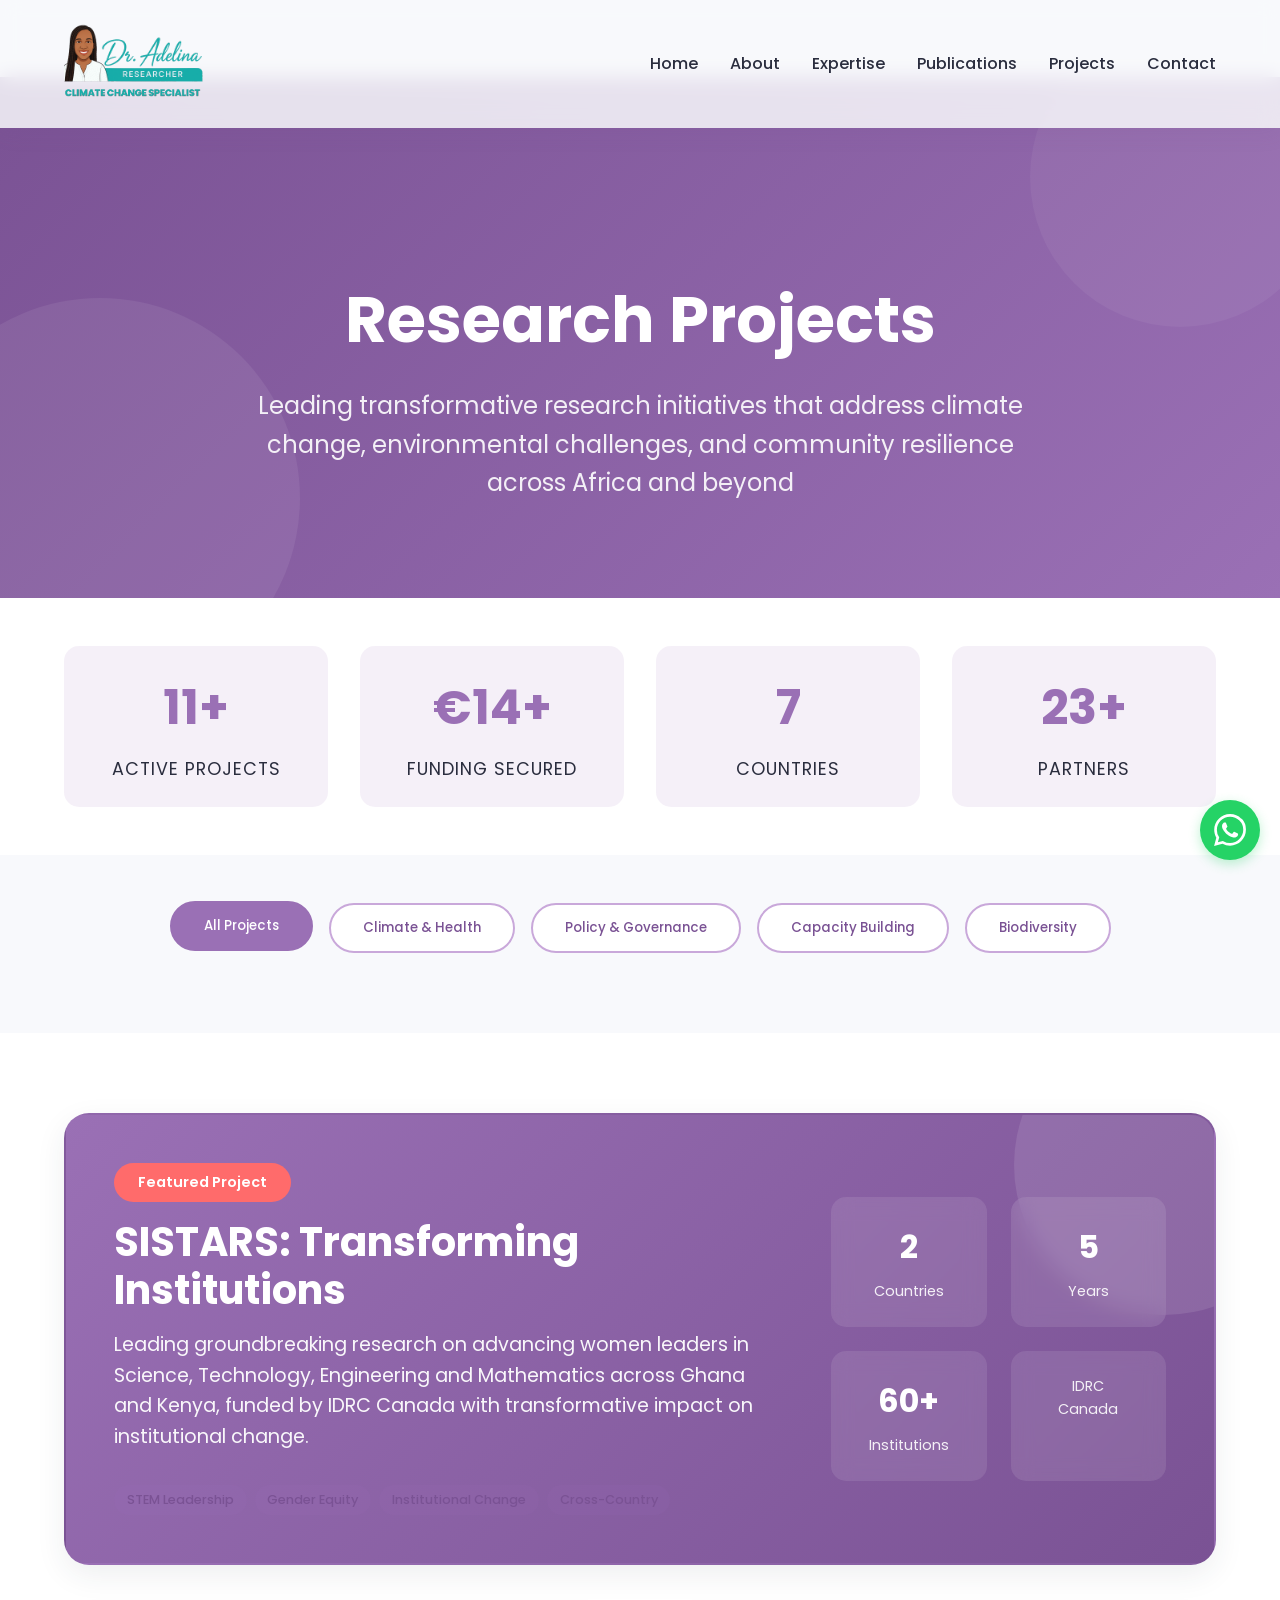
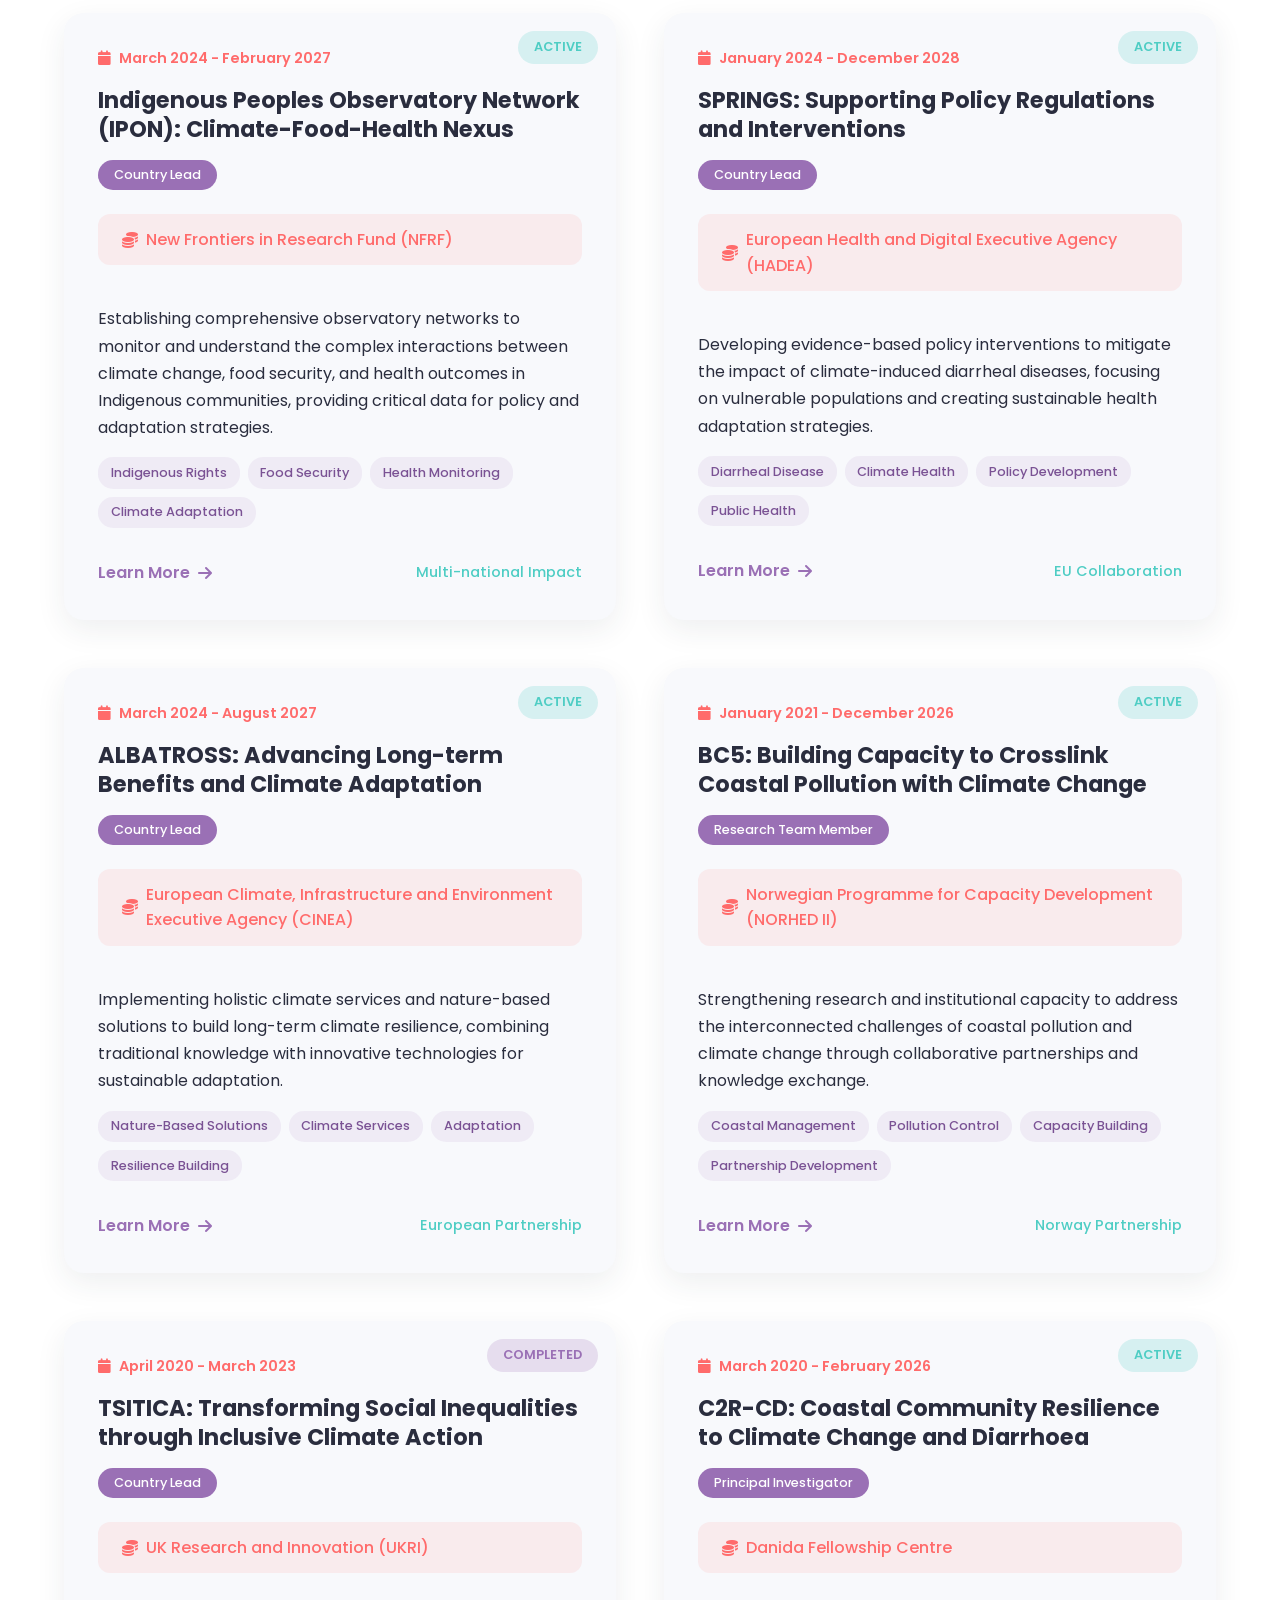
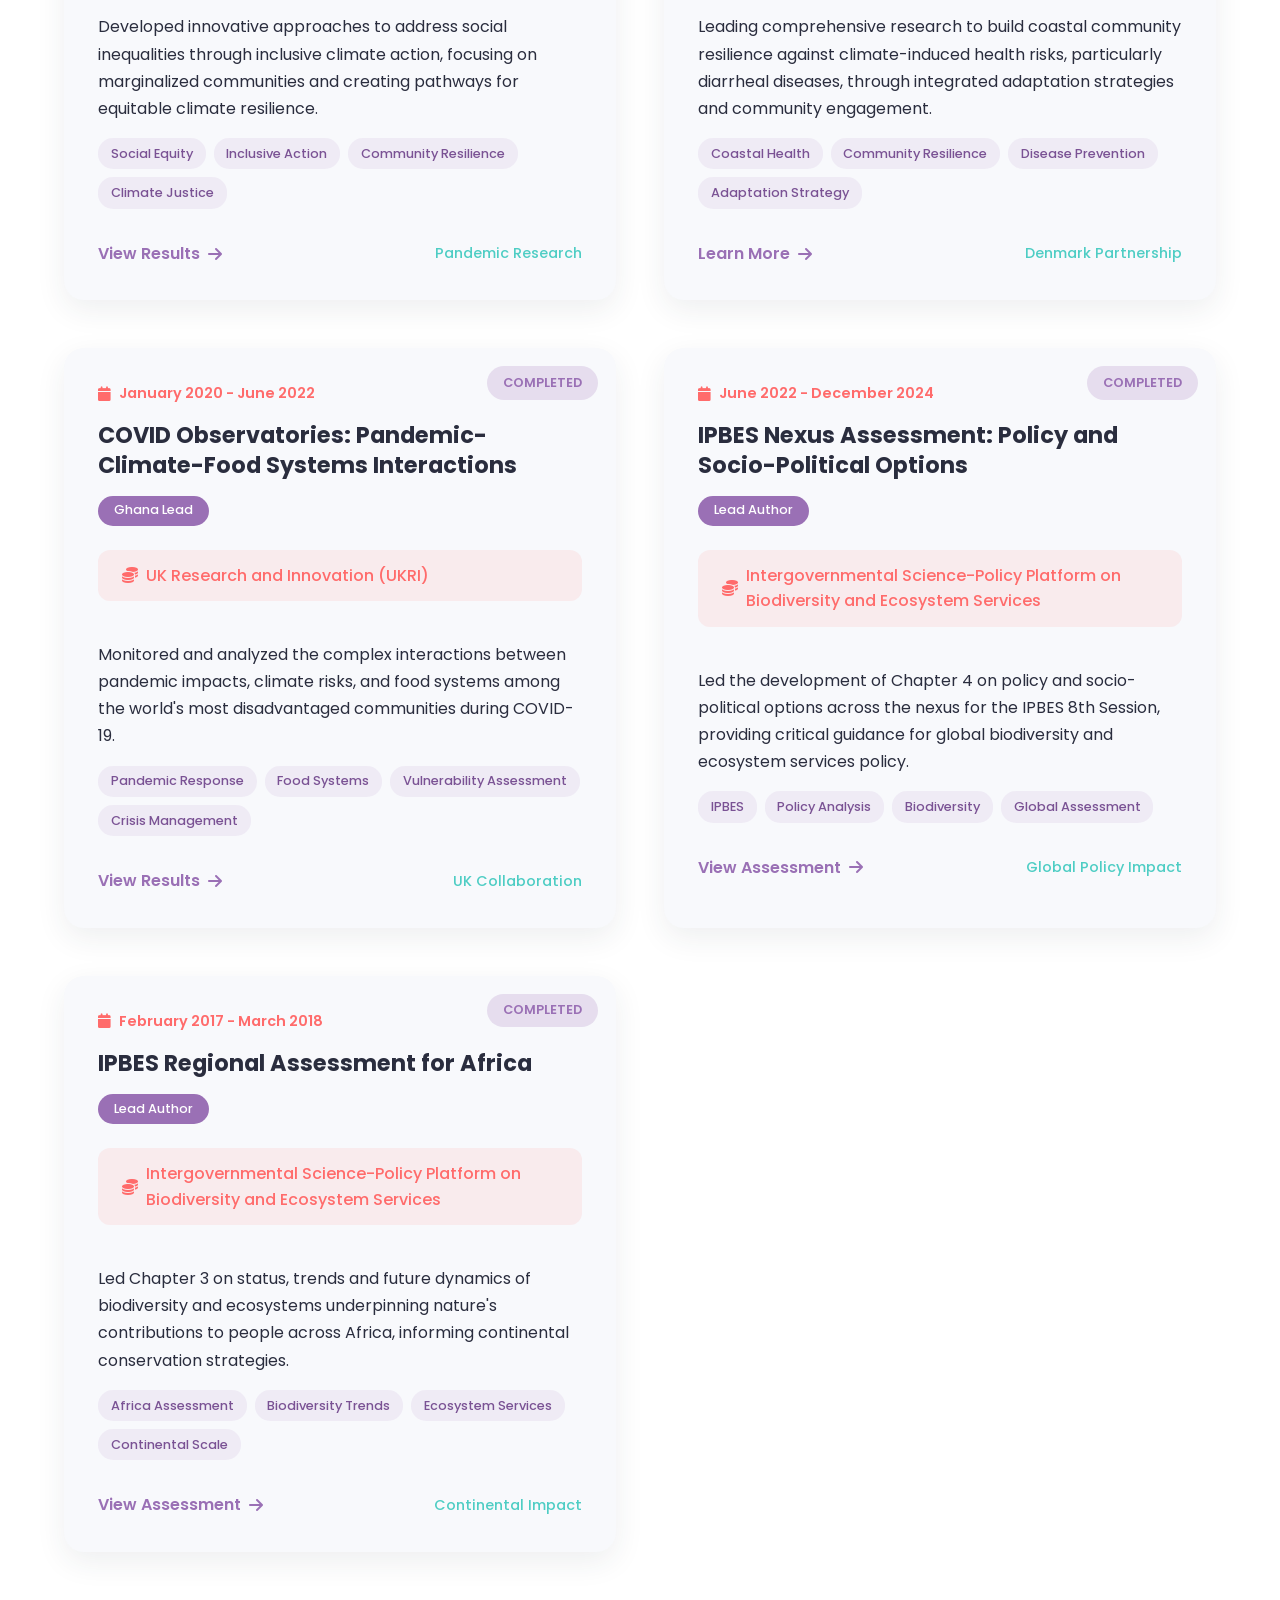
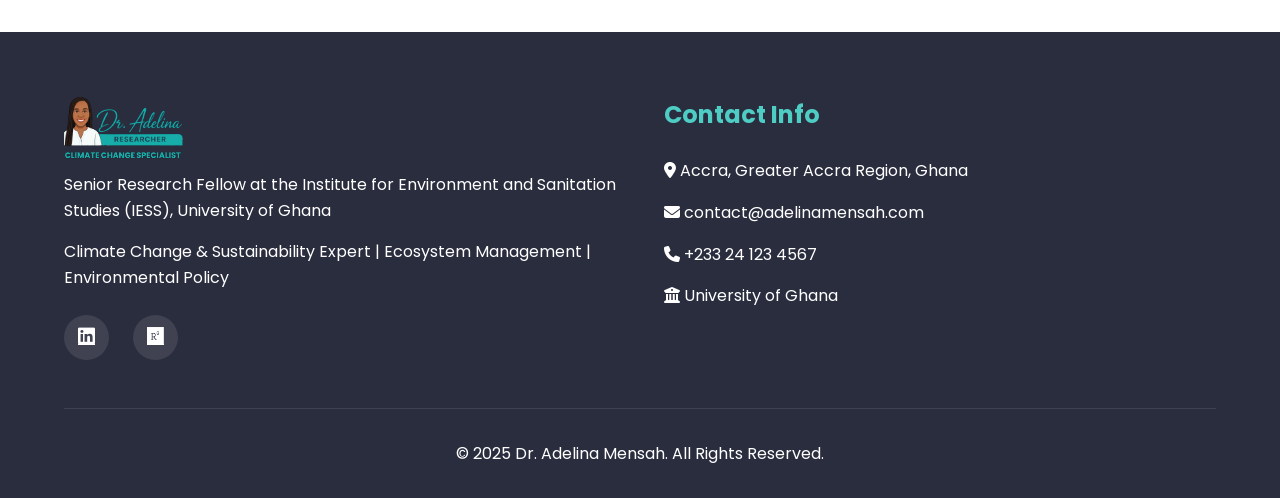
==== proj.html @ e78736b1 "all" ====
<!DOCTYPE html>
<html lang="en">
<head>
    <meta charset="UTF-8">
    <meta name="viewport" content="width=device-width, initial-scale=1.0">
    <title>Dr. Adelina Mensah | Publications</title>
    <link rel="preconnect" href="https://fonts.googleapis.com">
    <link rel="preconnect" href="https://fonts.gstatic.com" crossorigin>
    <link href="https://fonts.googleapis.com/css2?family=Poppins:wght@300;400;500;600;700&display=swap" rel="stylesheet">
    <link rel="stylesheet" href="https://cdnjs.cloudflare.com/ajax/libs/font-awesome/6.4.0/css/all.min.css">
    <script src="https://cdn.jsdelivr.net/npm/typed.js@2.0.12"></script>
      <link rel="stylesheet" href="css/whatsapx.css">
        <link rel="stylesheet" href="css/gallerryy.css" />
        <link rel="icon" type="image/svg+xml" href="img/logo.svg">
    <style>
        :root {
            --primary: #9a70b5;
            --primary-dark: #7a5294;
            --primary-light: #c9a8da;
            --secondary: #4ecdc4;
            --dark: #2a2d3e;
            --light: #f8f9fc;
            --accent: #ff6b6b;
            --transition: all 0.5s cubic-bezier(0.175, 0.885, 0.32, 1.275);
        }


        .scholar-profile {
            max-width: 1200px;
            margin: 30px auto;
            background: white;
            border-radius: 20px;
            box-shadow: 0 15px 50px rgba(42, 45, 62, 0.15);
            overflow: hidden;
        }

        /* Profile Header */
        .profile-header {
            background: linear-gradient(135deg, var(--primary-dark) 0%, var(--primary) 100%);
            color: white;
            padding: 40px;
            display: flex;
            flex-wrap: wrap;
            gap: 30px;
            position: relative;
            overflow: hidden;
        }

        .profile-header::before {
            content: "";
            position: absolute;
            top: -50px;
            right: -50px;
            width: 200px;
            height: 200px;
            background: rgba(255, 255, 255, 0.05);
            border-radius: 50%;
        }

        .profile-header::after {
            content: "";
            position: absolute;
            bottom: -80px;
            left: -80px;
            width: 250px;
            height: 250px;
            background: rgba(255, 255, 255, 0.07);
            border-radius: 50%;
        }

        .researcher-info {
            flex: 1;
            min-width: 300px;
            display: flex;
            gap: 25px;
            align-items: center;
            z-index: 2;
        }

        .avatar-container {
            position: relative;
            border-radius: 50%;
            background: white;
            padding: 5px;
            box-shadow: 0 8px 25px rgba(42, 45, 62, 0.25);
        }

        .avatar-placeholder {
            width: 130px;
            height: 130px;
            background: linear-gradient(135deg, var(--secondary) 0%, var(--primary-light) 100%);
            border-radius: 50%;
            display: flex;
            align-items: center;
            justify-content: center;
            color: white;
            font-size: 52px;
        }

        .researcher-info h1 {
            font-size: 36px;
            font-weight: 700;
            margin: 0 0 8px 0;
            text-shadow: 0 2px 10px rgba(0, 0, 0, 0.15);
        }

        .affiliation {
            font-size: 18px;
            color: rgba(255, 255, 255, 0.9);
            margin: 0 0 8px 0;
            font-weight: 400;
        }

        .research-fields {
            font-size: 16px;
            color: var(--light);
            background: rgba(255, 255, 255, 0.15);
            padding: 8px 20px;
            border-radius: 30px;
            display: inline-block;
            margin: 10px 0 0 0;
            backdrop-filter: blur(5px);
            border: 1px solid rgba(255, 255, 255, 0.2);
        }

        .metrics-container {
            display: flex;
            gap: 20px;
            flex-wrap: wrap;
            min-width: 300px;
            z-index: 2;
        }

        .metric-card {
            flex: 1;
            min-width: 130px;
            background: rgba(255, 255, 255, 0.15);
            border-radius: 16px;
            padding: 20px;
            text-align: center;
            transition: var(--transition);
            backdrop-filter: blur(10px);
            border: 1px solid rgba(255, 255, 255, 0.2);
        }

        .metric-card:hover {
            transform: translateY(-5px);
            background: rgba(255, 255, 255, 0.25);
        }

        .metric-icon {
            width: 50px;
            height: 50px;
            background: rgba(255, 255, 255, 0.2);
            border-radius: 50%;
            display: flex;
            align-items: center;
            justify-content: center;
            margin: 0 auto 15px;
            color: white;
            font-size: 20px;
        }

        .metric-value {
            font-size: 32px;
            font-weight: 700;
            color: white;
            margin-bottom: 5px;
            text-shadow: 0 2px 5px rgba(0, 0, 0, 0.2);
        }

        .metric-label {
            font-size: 14px;
            color: rgba(255, 255, 255, 0.85);
            text-transform: uppercase;
            letter-spacing: 1px;
        }

        /* Publication Charts */
        .publication-charts {
            display: flex;
            gap: 30px;
            padding: 40px;
            background: var(--light);
        }

        .chart-container {
            flex: 1;
            min-width: 300px;
            background: white;
            border-radius: 18px;
            padding: 25px;
            box-shadow: 0 8px 25px rgba(42, 45, 62, 0.08);
            transition: var(--transition);
        }

        .chart-container:hover {
            transform: translateY(-5px);
            box-shadow: 0 12px 35px rgba(42, 45, 62, 0.15);
        }

        .chart-container h2 {
            margin-top: 0;
            font-size: 22px;
            color: var(--dark);
            margin-bottom: 25px;
            font-weight: 600;
            position: relative;
            padding-bottom: 10px;
        }

        .chart-container h2::after {
            content: "";
            position: absolute;
            bottom: 0;
            left: 0;
            width: 60px;
            height: 4px;
            background: var(--secondary);
            border-radius: 2px;
        }

        .chart {
            height: 250px;
            background: var(--light);
            border-radius: 12px;
            position: relative;
            overflow: hidden;
            display: flex;
            align-items: flex-end;
            justify-content: space-around;
            padding: 0 20px;
        }

        .chart-bar {
            width: 40px;
            background: linear-gradient(to top, var(--primary), var(--primary-light));
            border-radius: 6px 6px 0 0;
            position: relative;
            transition: height 0.8s cubic-bezier(0.175, 0.885, 0.32, 1.275);
        }

        .chart-bar:hover {
            opacity: 0.9;
            transform: scale(1.05);
        }

        .chart-bar::after {
            content: attr(data-year);
            position: absolute;
            bottom: -25px;
            left: 50%;
            transform: translateX(-50%);
            font-size: 12px;
            color: var(--dark);
            font-weight: 500;
        }

        .chart-value {
            position: absolute;
            top: -25px;
            left: 50%;
            transform: translateX(-50%);
            font-size: 12px;
            font-weight: 700;
            color: var(--dark);
        }

        /* Publications Filter */
        .publications-section {
            padding: 40px;
            background: white;
        }

        .publications-section h2 {
            font-size: 28px;
            color: var(--dark);
            margin-bottom: 25px;
            font-weight: 700;
        }

        .filter-controls {
            display: flex;
            gap: 15px;
            flex-wrap: wrap;
            margin-bottom: 30px;
        }

        .filter-option {
            padding: 10px 25px;
            background: var(--light);
            border-radius: 30px;
            font-size: 15px;
            cursor: pointer;
            transition: var(--transition);
            border: 2px solid var(--light);
            font-weight: 500;
        }

        .filter-option.active, .filter-option:hover {
            background: var(--primary);
            color: white;
            border-color: var(--primary);
        }

        .journal-select {
            margin-left: auto;
            padding: 10px 20px;
            border-radius: 30px;
            border: 2px solid var(--light);
            background: white;
            font-family: 'Poppins', sans-serif;
            font-size: 15px;
            color: var(--dark);
            font-weight: 500;
            min-width: 200px;
            transition: var(--transition);
        }

        .journal-select:hover {
            border-color: var(--primary-light);
        }

        .journal-select:focus {
            outline: none;
            border-color: var(--primary);
            box-shadow: 0 0 0 3px rgba(154, 112, 181, 0.2);
        }

        .publications-list {
            display: grid;
            grid-template-columns: repeat(auto-fill, minmax(500px, 1fr));
            gap: 25px;
        }

        .publication-card {
            background: var(--light);
            border-radius: 18px;
            padding: 25px;
            box-shadow: 0 5px 20px rgba(42, 45, 62, 0.08);
            border: 2px solid transparent;
            transition: var(--transition);
            position: relative;
            overflow: hidden;
        }

        .publication-card::before {
            content: "";
            position: absolute;
            top: 0;
            left: 0;
            width: 6px;
            height: 100%;
            background: var(--secondary);
        }

        .publication-card:hover {
            transform: translateY(-7px);
            box-shadow: 0 15px 35px rgba(42, 45, 62, 0.15);
            border-color: rgba(154, 112, 181, 0.2);
        }

        .pub-header {
            display: flex;
            justify-content: space-between;
            margin-bottom: 15px;
            flex-wrap: wrap;
            gap: 10px;
        }

        .pub-badge {
            background: linear-gradient(to right, var(--accent), #ff9a9e);
            color: white;
            padding: 6px 15px;
            border-radius: 20px;
            font-size: 13px;
            font-weight: 600;
        }

        .pub-metrics {
            display: flex;
            gap: 15px;
            font-size: 14px;
            color: var(--primary-dark);
            font-weight: 500;
        }

        .citation-count {
            color: var(--accent);
            font-weight: 700;
        }

        .pub-title {
            font-size: 20px;
            margin: 0 0 10px 0;
            color: var(--dark);
            line-height: 1.4;
            font-weight: 600;
        }

        .pub-authors {
            color: var(--primary);
            margin: 0 0 8px 0;
            font-size: 16px;
        }

        .pub-journal {
            color: var(--secondary);
            font-weight: 500;
            margin: 0 0 20px 0;
            font-size: 15px;
        }

        .pub-actions {
            display: flex;
            justify-content: space-between;
            align-items: center;
            flex-wrap: wrap;
            gap: 15px;
        }

        .abstract-toggle {
            background: transparent;
            border: none;
            color: var(--primary);
            font-weight: 600;
            cursor: pointer;
            display: flex;
            align-items: center;
            gap: 8px;
            padding: 8px 0;
            font-size: 15px;
            transition: var(--transition);
        }

        .abstract-toggle:hover {
            color: var(--primary-dark);
        }

        .action-icons {
            display: flex;
            gap: 15px;
        }

        .action-icons a {
            color: var(--primary-light);
            font-size: 18px;
            transition: var(--transition);
            width: 40px;
            height: 40px;
            border-radius: 50%;
            display: flex;
            align-items: center;
            justify-content: center;
            background: rgba(154, 112, 181, 0.1);
        }

        .action-icons a:hover {
            color: white;
            background: var(--primary);
            transform: translateY(-3px);
        }

        .pub-abstract {
            max-height: 0;
            overflow: hidden;
            transition: max-height 0.7s cubic-bezier(0.175, 0.885, 0.32, 1.275);
            color: var(--dark);
            line-height: 1.7;
            padding: 0 20px;
            font-size: 15px;
        }

        .pub-abstract.expanded {
            max-height: 500px;
            padding: 20px;
            background: white;
            border-radius: 12px;
            margin-top: 20px;
            box-shadow: inset 0 0 15px rgba(0, 0, 0, 0.05);
        }

        /* Coauthors Section */
        .coauthors-section {
            padding: 40px;
            background: linear-gradient(135deg, var(--light) 0%, #eef2f7 100%);
        }

        .coauthors-section h2 {
            font-size: 28px;
            color: var(--dark);
            margin-bottom: 30px;
            font-weight: 700;
        }

        .coauthors-container {
            display: flex;
            gap: 25px;
            flex-wrap: wrap;
        }

        .coauthor {
            flex: 1;
            min-width: 250px;
            display: flex;
            gap: 20px;
            align-items: center;
            background: white;
            padding: 20px;
            border-radius: 18px;
            transition: var(--transition);
            box-shadow: 0 8px 25px rgba(42, 45, 62, 0.08);
            border: 2px solid transparent;
        }

        .coauthor:hover {
            transform: translateY(-7px);
            box-shadow: 0 15px 35px rgba(42, 45, 62, 0.15);
            border-color: rgba(154, 112, 181, 0.2);
        }

        .coauthor-avatar {
            width: 60px;
            height: 60px;
            background: linear-gradient(135deg, var(--secondary) 0%, var(--primary-light) 100%);
            border-radius: 50%;
            display: flex;
            align-items: center;
            justify-content: center;
            color: white;
            font-size: 24px;
            flex-shrink: 0;
        }

        .coauthor-name {
            font-weight: 700;
            color: var(--dark);
            margin-bottom: 5px;
            font-size: 18px;
        }

        .coauthor-pubs {
            font-size: 15px;
            color: var(--primary-dark);
            font-weight: 500;
        }

        /* Profile Links Section */
        .profile-links {
            padding: 40px;
            background: white;
            border-top: 1px solid #eee;
        }

        .profile-links h2 {
            font-size: 28px;
            color: var(--dark);
            margin-bottom: 30px;
            font-weight: 700;
        }

        .links-container {
            display: flex;
            gap: 20px;
            flex-wrap: wrap;
        }

        .profile-link {
            flex: 1;
            min-width: 300px;
            display: flex;
            align-items: center;
            gap: 15px;
            padding: 20px;
            background: var(--light);
            border-radius: 18px;
            text-decoration: none;
            color: var(--dark);
            transition: var(--transition);
            border: 2px solid transparent;
        }

        .profile-link:hover {
            transform: translateY(-5px);
            box-shadow: 0 10px 30px rgba(42, 45, 62, 0.1);
            border-color: var(--primary-light);
        }

        .link-icon {
            width: 60px;
            height: 60px;
            background: linear-gradient(135deg, var(--primary) 0%, var(--primary-dark) 100%);
            border-radius: 50%;
            display: flex;
            align-items: center;
            justify-content: center;
            color: white;
            font-size: 24px;
        }

        .link-text {
            flex: 1;
        }

        .link-title {
            font-weight: 600;
            margin-bottom: 5px;
            color: var(--primary-dark);
        }

        .link-url {
            font-size: 14px;
            color: var(--primary);
            word-break: break-all;
        }

        /* Responsive Design */
        @media (max-width: 1100px) {
            .publications-list {
                grid-template-columns: 1fr;
            }
        }

        @media (max-width: 768px) {
            .profile-header {
                flex-direction: column;
                padding: 30px 20px;
            }
            
            .researcher-info {
                flex-direction: column;
                text-align: center;
            }
            
            .metrics-container {
                justify-content: center;
            }
            
            .pub-header {
                flex-direction: column;
            }
            
            .publication-charts {
                flex-direction: column;
                padding: 30px 20px;
            }
            
            .filter-controls {
                flex-direction: column;
            }
            
            .journal-select {
                margin-left: 0;
                width: 100%;
            }
        }
    </style>
    <style>
    
        :root {
            --primary: #9a70b5;
            --primary-dark: #7a5294;
            --primary-light: #c9a8da;
            --secondary: #4ecdc4;
            --dark: #2a2d3e;
            --light: #f8f9fc;
            --accent: #ff6b6b;
            --transition: all 0.5s cubic-bezier(0.175, 0.885, 0.32, 1.275);
        }

        * {
            margin: 0;
            padding: 0;
            box-sizing: border-box;
        }

        body {
            font-family: 'Poppins', sans-serif;
            background-color: var(--light);
            color: var(--dark);
            line-height: 1.6;
            overflow-x: hidden;
        }

        /* Header & Navigation */
        header {
            position: fixed;
            top: 0;
            width: 100%;
            z-index: 1000;
            padding: 1.5rem 5%;
            display: flex;
            justify-content: space-between;
            align-items: center;
            transition: var(--transition);
            backdrop-filter: blur(10px);
            background: rgba(248, 249, 252, 0.85);
            box-shadow: 0 5px 20px rgba(122, 82, 148, 0.1);
        }

        header.scrolled {
            padding: 1rem 5%;
            background: rgba(154, 112, 181, 0.95);
        }

        .logo {
            display: flex;
            align-items: center;
            font-weight: 700;
            color: var(--primary-dark);
            text-decoration: none;
            font-size: 1.8rem;
        }

        .logo span {
            color: var(--secondary);
        }

        header.scrolled .logo {
            color: white;
        }

        nav ul {
            display: flex;
            list-style: none;
        }

        nav ul li {
            margin-left: 2rem;
        }

        nav ul li a {
            text-decoration: none;
            color: var(--dark);
            font-weight: 500;
            position: relative;
            padding: 0.5rem 0;
            transition: var(--transition);
        }

        nav ul li a::after {
            content: '';
            position: absolute;
            bottom: 0;
            left: 0;
            width: 0;
            height: 3px;
            background: var(--primary);
            transition: var(--transition);
            border-radius: 10px;
        }

        nav ul li a:hover::after {
            width: 100%;
        }

        header.scrolled nav ul li a {
            color: white;
        }

        .menu-toggle {
            display: none;
            cursor: pointer;
            font-size: 1.5rem;
            color: var(--primary-dark);
        }

        header.scrolled .menu-toggle {
            color: white;
        }

        /* Enhanced Hero Section with 10 Animation Styles */
        .hero {
            height: 100vh;
        
            position: relative;
            display: flex;
            flex-direction: column;
            overflow: hidden;
        }

        .carousel-container {
            position: relative;
            height: 100%;
            width: 100%;
            overflow: hidden;
        }

        .carousel-slide {
            position: absolute;
            top: 0;
            left: 0;
            width: 100%;
            height: 200%;
            background-size: cover;
            background-position: center;
            opacity: 0;
            transform-origin: center;
            transition: none;
        }

           /* Responsive Design */
        @media (min-width: 1000px) {
           .carousel-slide {
         
            width: 100%;
            height: 180%;
           
        }
        }

        
  .hero-content {
            text-align: center;
            z-index: 2;
            position: relative;
            max-width: 800px;
            padding: 2rem;
        }

        .hero-title {
            font-size: 3.5rem;
            font-weight: 700;
            color: var(--plum-lilac);
            margin-bottom: 1rem;
            opacity: 0;
            animation: slideInUp 1s ease 0.3s forwards;
        }

        .hero-subtitle {
            font-size: 1.5rem;
            color: var(--deep-lilac);
            margin-bottom: 2rem;
            opacity: 0;
            animation: slideInUp 1s ease 0.6s forwards;
        }

        .typing-text {
            font-size: 1.2rem;
            color: var(--plum-lilac);
            margin-bottom: 2rem;
            min-height: 60px;
            opacity: 0;
            animation: slideInUp 1s ease 0.9s forwards;
        }
       

        .typed-container {
            min-height: 60px;
            margin-bottom: 1.5rem;
        }

        .typed-text {
            font-size: 1.5rem;
            color: white;
            font-weight: 400;
            text-shadow: 0 2px 5px rgba(0, 0, 0, 0.2);
        }

        .typed-text span {
            color: var(--secondary);
            font-weight: 600;
        }

        .btn {
            display: inline-block;
            padding: 0.8rem 2rem;
            background: var(--secondary);
            color: white;
            border-radius: 50px;
            text-decoration: none;
            font-weight: 600;
            transition: var(--transition);
            border: none;
            cursor: pointer;
            box-shadow: 0 5px 15px rgba(78, 205, 196, 0.4);
        }

        .btn:hover {
            transform: translateY(-5px);
            box-shadow: 0 8px 20px rgba(78, 205, 196, 0.6);
        }

        .btn-outline {
            background: transparent;
            border: 2px solid white;
            margin-left: 1rem;
        }

        .btn-outline:hover {
            background: white;
            color: var(--primary);
        }

     

.carousel-slide.active {
    opacity: 1;
    display: block;
}

/* Animation Styles */
/* 1. Diagonal Slide */
.slide-1.active {
    animation: diagonalSlideIn 1.2s forwards;
}

@keyframes diagonalSlideIn {
    0% { transform: translate(100%, 100%) rotate(15deg); opacity: 0; }
    100% { transform: translate(0, 0) rotate(0); opacity: 1; }
}

/* 2. Box Puzzle */
.slide-2.active {
    animation: boxPuzzle 1.5s forwards;
}

@keyframes boxPuzzle {
    0% { clip-path: polygon(50% 50%, 50% 50%, 50% 50%, 50% 50%); opacity: 0; }
    100% { clip-path: polygon(0 0, 100% 0, 100% 100%, 0 100%); opacity: 1; }
}

/* 3. Water Splash */
.slide-4.active {
    animation: waterSplash 1.8s forwards;
}

@keyframes waterSplash {
    0% { clip-path: circle(0% at 50% 50%); opacity: 0; filter: blur(20px); }
    70% { filter: blur(0) drop-shadow(0 0 20px rgba(78, 205, 196, 0.6)); }
    100% { clip-path: circle(150% at 50% 50%); opacity: 1; filter: blur(0) drop-shadow(0 0 0 rgba(78, 205, 196, 0)); }
}

/* 4. Cancellation Effect */
.slide-5.active {
    animation: cancellationEffect 1.7s forwards;
}

@keyframes cancellationEffect {
    0% { clip-path: inset(0 100% 0 0); opacity: 0; }
    50% { clip-path: inset(0 0 0 0); opacity: 1; }
    100% { clip-path: inset(0 0 0 0); opacity: 1; }
}

/* 5. Glitch Effect */
.slide-6.active {
    animation: glitchEffect 1.4s forwards;
}

@keyframes glitchEffect {
    0% { clip-path: polygon(0 0, 100% 0, 100% 0, 0 0); opacity: 0; }
    30% { clip-path: polygon(0 20%, 100% 40%, 100% 60%, 0 80%); }
    60% { clip-path: polygon(0 10%, 100% 30%, 100% 70%, 0 90%); }
    100% { clip-path: polygon(0 0, 100% 0, 100% 100%, 0 100%); opacity: 1; }
}

/* 6. Tree Drawing */
.slide-7.active {
    animation: treeDrawing 2s forwards;
}

@keyframes treeDrawing {
    0% { clip-path: polygon(50% 100%, 50% 100%, 50% 100%, 50% 100%); opacity: 0; }
    100% { clip-path: polygon(0 0, 100% 0, 100% 100%, 0 100%); opacity: 1; }
}

/* 7. Blinds Effect */
.slide-8.active {
    animation: blindsEffect 1.6s forwards;
}

@keyframes blindsEffect {
    0% { clip-path: inset(0 0 100% 0); opacity: 0; }
    100% { clip-path: inset(0 0 0 0); opacity: 1; }
}

/* 8. Swirl Effect */
.slide-9.active {
    animation: swirlEffect 1.8s forwards;
}

@keyframes swirlEffect {
    0% { transform: rotate(360deg) scale(0); opacity: 0; }
    100% { transform: rotate(0) scale(1); opacity: 1; }
}

/* 9. Fold Effect */
.slide-10.active {
    animation: foldEffect 1.5s forwards;
}

@keyframes foldEffect {
    0% { transform: perspective(1000px) rotateX(90deg); opacity: 0; }
    100% { transform: perspective(1000px) rotateX(0); opacity: 1; }
}
        /* About Section */
        .section {
            padding: 8rem 5%;
        }

        .section-title {
            text-align: center;
            margin-bottom: 5rem;
        }

        .section-title h2 {
            font-size: 2.8rem;
            color: var(--primary-dark);
            position: relative;
            display: inline-block;
            padding-bottom: 1rem;
        }

        .section-title h2::after {
            content: '';
            position: absolute;
            bottom: 0;
            left: 50%;
            transform: translateX(-50%);
            width: 80px;
            height: 4px;
            background: var(--secondary);
            border-radius: 10px;
        }

        .about-content {
            display: flex;
            gap: 5rem;
            align-items: center;
        }

        .about-image {
            flex: 1;
            position: relative;
            border-radius: 20px;
            overflow: hidden;
            box-shadow: 0 20px 40px rgba(122, 82, 148, 0.3);
            height: 500px;
        }

        .about-image img {
            width: 100%;
            height: 100%;
            object-fit: cover;
            transition: var(--transition);
        }

        .about-image:hover img {
            transform: scale(1.05);
        }

        .about-text {
            flex: 1;
        }

        .about-text h3 {
            font-size: 2.2rem;
            color: var(--primary-dark);
            margin-bottom: 1.5rem;
        }

        .about-text p {
            margin-bottom: 1.5rem;
            font-size: 1.1rem;
        }

        .stats {
            display: grid;
            grid-template-columns: repeat(2, 1fr);
            gap: 2rem;
            margin-top: 2rem;
        }

        .stat-item {
            text-align: center;
            padding: 1.5rem;
            background: rgba(154, 112, 181, 0.1);
            border-radius: 15px;
            transition: var(--transition);
        }

        .stat-item:hover {
            transform: translateY(-10px);
            box-shadow: 0 10px 30px rgba(122, 82, 148, 0.15);
        }

        .stat-item .number {
            font-size: 3rem;
            font-weight: 700;
            color: var(--primary);
            line-height: 1;
            margin-bottom: 0.5rem;
        }

        .stat-item .label {
            font-size: 1.1rem;
            color: var(--dark);
        }

        /* Expertise Section */
        .expertise {
            background: linear-gradient(135deg, rgba(248, 249, 252, 0.9) 0%, rgba(240, 240, 252, 0.9) 100%);
            position: relative;
            overflow: hidden;
        }

        .expertise::before {
            content: '';
            position: absolute;
            top: -200px;
            right: -200px;
            width: 600px;
            height: 600px;
            border-radius: 50%;
            background: radial-gradient(circle, rgba(154, 112, 181, 0.1) 0%, rgba(154, 112, 181, 0) 70%);
        }

        .expertise-grid {
            display: grid;
            grid-template-columns: repeat(auto-fit, minmax(300px, 1fr));
            gap: 3rem;
        }

        .expertise-card {
            background: white;
            border-radius: 20px;
            overflow: hidden;
            box-shadow: 0 10px 30px rgba(122, 82, 148, 0.1);
            transition: var(--transition);
            position: relative;
        }

        .expertise-card:hover {
            transform: translateY(-15px);
            box-shadow: 0 20px 40px rgba(122, 82, 148, 0.2);
        }

        .expertise-icon {
            height: 200px;
            background: linear-gradient(135deg, var(--primary) 0%, var(--primary-dark) 100%);
            display: flex;
            align-items: center;
            justify-content: center;
            font-size: 4rem;
            color: white;
        }

        .expertise-content {
            padding: 2rem;
        }

        .expertise-content h3 {
            color: var(--primary-dark);
            margin-bottom: 1rem;
            font-size: 1.5rem;
        }

        .expertise-content ul {
            list-style: none;
        }

        .expertise-content ul li {
            margin-bottom: 0.8rem;
            padding-left: 1.5rem;
            position: relative;
        }

        .expertise-content ul li::before {
            content: '✓';
            position: absolute;
            left: 0;
            color: var(--secondary);
            font-weight: bold;
        }

        /* Contact Section */
        .contact {
            background: linear-gradient(135deg, var(--primary) 0%, var(--primary-dark) 100%);
            color: white;
            text-align: center;
            padding: 6rem 5%;
        }

        .contact h2 {
            font-size: 2.8rem;
            margin-bottom: 2rem;
        }

        .contact p {
            max-width: 700px;
            margin: 0 auto 3rem;
            font-size: 1.2rem;
        }

        .contact-buttons {
            display: flex;
            justify-content: center;
            gap: 2rem;
            flex-wrap: wrap;
        }

        .contact-btn {
            display: flex;
            align-items: center;
            gap: 1rem;
            padding: 1.2rem 2.5rem;
            background: white;
            color: var(--primary);
            border-radius: 50px;
            text-decoration: none;
            font-weight: 600;
            transition: var(--transition);
            box-shadow: 0 5px 15px rgba(0, 0, 0, 0.2);
        }

        .contact-btn:hover {
            transform: translateY(-5px);
            box-shadow: 0 10px 25px rgba(0, 0, 0, 0.3);
        }

        .contact-btn i {
            font-size: 1.5rem;
        }

        /* Footer */
        footer {
            background: var(--dark);
            color: white;
            padding: 4rem 5% 2rem;
        }

        .footer-content {
            display: flex;
            justify-content: space-between;
            flex-wrap: wrap;
            gap: 3rem;
            margin-bottom: 3rem;
        }

        .footer-col {
            flex: 1;
            min-width: 250px;
        }

        .footer-col h3 {
            color: var(--secondary);
            margin-bottom: 1.5rem;
            font-size: 1.5rem;
        }

        .footer-col p {
            margin-bottom: 1rem;
        }

        .social-links {
            display: flex;
            gap: 1.5rem;
            margin-top: 1.5rem;
        }

        .social-links a {
            display: flex;
            align-items: center;
            justify-content: center;
            width: 45px;
            height: 45px;
            background: rgba(255, 255, 255, 0.1);
            color: white;
            border-radius: 50%;
            transition: var(--transition);
            font-size: 1.2rem;
        }

        .social-links a:hover {
            background: var(--secondary);
            transform: translateY(-5px);
        }

        .copyright {
            text-align: center;
            padding-top: 2rem;
            border-top: 1px solid rgba(255, 255, 255, 0.1);
        }

        /* Responsive Design */
        @media (max-width: 992px) {
            .hero-text h1 {
                font-size: 2.5rem;
            }
            
            .about-content {
                flex-direction: column;
                gap: 3rem;
            }
            
            .about-image {
                width: 100%;
            }
        }

        @media (max-width: 768px) {
            nav {
                position: fixed;
                top: 0;
                right: -100%;
                height: 100vh;
                width: 70%;
                background: var(--primary);
                transition: var(--transition);
                z-index: 1001;
                padding: 6rem 2rem 2rem;
                box-shadow: -5px 0 20px rgba(0, 0, 0, 0.2);
            }
            
            nav.active {
                right: 0;
            }
            
            nav ul {
                flex-direction: column;
            }
            
            nav ul li {
                margin: 1rem 0;
            }
            
            nav ul li a {
                color: white;
                font-size: 1.2rem;
            }
            
            .menu-toggle {
                display: block;
                z-index: 1002;
            }
            
            .hero-text h1 {
                font-size: 2rem;
            }
            
            .typed-text {
                font-size: 1.2rem;
            }
            
            .btn-container {
                display: flex;
                flex-direction: column;
                gap: 1rem;
            }
            
            .btn-outline {
                margin-left: 0;
            }
        }
    </style>
</head>
<body>
    <!-- Header -->
    <header>
       <div id="logo" class="logo">
        <h1><a href="#" class="logo"><img src="img/logo.svg" alt="" title="" /></a></h1>
      </div>
        <div class="menu-toggle" id="menuToggle">
            <i class="fas fa-bars"></i>
        </div>
        <nav id="nav">
            <ul>
                <li><a href="index.html#home">Home</a></li>
                <li><a href="index.html#about">About</a></li>
                <li><a href="index.html#expertise">Expertise</a></li>
                <li><a href="publi.html">Publications</a></li>
                <li><a href="proj.html">Projects</a></li>
                <li><a href="index.html#contact">Contact</a></li>
            </ul>
        </nav>
    </header>
    <br /> <br /> <br /> 
     




<!DOCTYPE html>
<html lang="en">
<head>
    <meta charset="UTF-8">
    <meta name="viewport" content="width=device-width, initial-scale=1.0">
    <title>Dr. Adelina Mensah | Projects</title>
    <link rel="preconnect" href="https://fonts.googleapis.com">
    <link rel="preconnect" href="https://fonts.gstatic.com" crossorigin>
    <link href="https://fonts.googleapis.com/css2?family=Poppins:wght@300;400;500;600;700&display=swap" rel="stylesheet">
    <link rel="stylesheet" href="https://cdnjs.cloudflare.com/ajax/libs/font-awesome/6.4.0/css/all.min.css">
    <style>
        :root {
            --primary: #9a70b5;
            --primary-dark: #7a5294;
            --primary-light: #c9a8da;
            --secondary: #4ecdc4;
            --dark: #2a2d3e;
            --light: #f8f9fc;
            --accent: #ff6b6b;
            --transition: all 0.5s cubic-bezier(0.175, 0.885, 0.32, 1.275);
        }

        * {
            margin: 0;
            padding: 0;
            box-sizing: border-box;
        }

        body {
            font-family: 'Poppins', sans-serif;
            background-color: var(--light);
            color: var(--dark);
            line-height: 1.6;
            overflow-x: hidden;
        }

        /* Header */
        header {
            position: fixed;
            top: 0;
            width: 100%;
            z-index: 1000;
            padding: 1.5rem 5%;
            display: flex;
            justify-content: space-between;
            align-items: center;
            transition: var(--transition);
            backdrop-filter: blur(10px);
            background: rgba(248, 249, 252, 0.85);
            box-shadow: 0 5px 20px rgba(122, 82, 148, 0.1);
        }

        header.scrolled {
            padding: 1rem 5%;
            background: rgba(154, 112, 181, 0.95);
        }

        .logo {
            display: flex;
            align-items: center;
            font-weight: 700;
            color: var(--primary-dark);
            text-decoration: none;
            font-size: 1.8rem;
        }

        header.scrolled .logo {
            color: white;
        }

        nav ul {
            display: flex;
            list-style: none;
        }

        nav ul li {
            margin-left: 2rem;
        }

        nav ul li a {
            text-decoration: none;
            color: var(--dark);
            font-weight: 500;
            position: relative;
            padding: 0.5rem 0;
            transition: var(--transition);
        }

        nav ul li a.active,
        nav ul li a:hover {
            color: var(--primary);
        }

        nav ul li a::after {
            content: '';
            position: absolute;
            bottom: 0;
            left: 0;
            width: 0;
            height: 3px;
            background: var(--primary);
            transition: var(--transition);
            border-radius: 10px;
        }

        nav ul li a.active::after,
        nav ul li a:hover::after {
            width: 100%;
        }

        header.scrolled nav ul li a {
            color: white;
        }

        /* Page Header */
        .page-header {
            background: linear-gradient(135deg, var(--primary-dark) 0%, var(--primary) 100%);
            color: white;
            padding: 12rem 5% 6rem;
            text-align: center;
            position: relative;
            overflow: hidden;
        }

        .page-header::before {
            content: "";
            position: absolute;
            top: -50px;
            right: -50px;
            width: 300px;
            height: 300px;
            background: rgba(255, 255, 255, 0.05);
            border-radius: 50%;
        }

        .page-header::after {
            content: "";
            position: absolute;
            bottom: -100px;
            left: -100px;
            width: 400px;
            height: 400px;
            background: rgba(255, 255, 255, 0.07);
            border-radius: 50%;
        }

        .page-header h1 {
            font-size: 4rem;
            font-weight: 700;
            margin-bottom: 1rem;
            position: relative;
            z-index: 2;
        }

        .page-header p {
            font-size: 1.5rem;
            opacity: 0.9;
            max-width: 800px;
            margin: 0 auto;
            position: relative;
            z-index: 2;
        }

        /* Stats Bar */
        .stats-bar {
            background: white;
            padding: 3rem 5%;
            box-shadow: 0 5px 20px rgba(42, 45, 62, 0.1);
        }

        .stats-container {
            display: flex;
            justify-content: space-around;
            flex-wrap: wrap;
            gap: 2rem;
            max-width: 1200px;
            margin: 0 auto;
        }

        .stat-item {
            text-align: center;
            flex: 1;
            min-width: 150px;
        }

        .stat-number {
            font-size: 3rem;
            font-weight: 700;
            color: var(--primary);
            margin-bottom: 0.5rem;
        }

        .stat-label {
            font-size: 1.1rem;
            color: var(--dark);
            text-transform: uppercase;
            letter-spacing: 1px;
        }

        /* Filter Controls */
        .filter-section {
            background: var(--light);
            padding: 3rem 5%;
            text-align: center;
        }

        .filter-controls {
            display: flex;
            justify-content: center;
            gap: 1rem;
            flex-wrap: wrap;
            margin-bottom: 2rem;
        }

        .filter-btn {
            padding: 0.8rem 2rem;
            background: white;
            border: 2px solid var(--primary-light);
            border-radius: 50px;
            color: var(--primary-dark);
            font-weight: 500;
            cursor: pointer;
            transition: var(--transition);
            font-family: inherit;
        }

        .filter-btn.active,
        .filter-btn:hover {
            background: var(--primary);
            color: white;
            border-color: var(--primary);
            transform: translateY(-2px);
        }

        /* Projects Grid */
        .projects-section {
            padding: 5rem 5%;
            background: white;
        }

        .projects-grid {
            display: grid;
            grid-template-columns: repeat(auto-fill, minmax(450px, 1fr));
            gap: 3rem;
            max-width: 1400px;
            margin: 0 auto;
        }

        .project-card {
            background: var(--light);
            border-radius: 20px;
            overflow: hidden;
            box-shadow: 0 10px 30px rgba(42, 45, 62, 0.08);
            transition: var(--transition);
            position: relative;
            border: 2px solid transparent;
        }

        .project-card:hover {
            transform: translateY(-10px);
            box-shadow: 0 20px 40px rgba(42, 45, 62, 0.15);
            border-color: var(--primary-light);
        }

        .project-header {
            padding: 2rem 2rem 1rem;
            position: relative;
        }

        .project-status {
            position: absolute;
            top: 1rem;
            right: 1rem;
            padding: 0.4rem 1rem;
            border-radius: 20px;
            font-size: 0.8rem;
            font-weight: 600;
            text-transform: uppercase;
        }

        .status-active {
            background: rgba(78, 205, 196, 0.2);
            color: var(--secondary);
        }

        .status-completed {
            background: rgba(154, 112, 181, 0.2);
            color: var(--primary);
        }

        .project-dates {
            font-size: 0.9rem;
            color: var(--accent);
            font-weight: 600;
            margin-bottom: 1rem;
            display: flex;
            align-items: center;
            gap: 0.5rem;
        }

        .project-title {
            font-size: 1.4rem;
            font-weight: 700;
            color: var(--dark);
            margin-bottom: 1rem;
            line-height: 1.3;
        }

        .project-role {
            display: inline-block;
            background: var(--primary);
            color: white;
            padding: 0.3rem 1rem;
            border-radius: 15px;
            font-size: 0.8rem;
            font-weight: 500;
            margin-bottom: 1.5rem;
        }

        .project-funding {
            background: rgba(255, 107, 107, 0.1);
            color: var(--accent);
            padding: 0.8rem 1.5rem;
            border-radius: 12px;
            font-weight: 500;
            margin-bottom: 1.5rem;
            display: flex;
            align-items: center;
            gap: 0.5rem;
        }

        .project-description {
            padding: 0 2rem 2rem;
            color: var(--dark);
            line-height: 1.7;
        }

        .project-tags {
            display: flex;
            flex-wrap: wrap;
            gap: 0.5rem;
            margin-top: 1rem;
        }

        .project-tag {
            background: rgba(154, 112, 181, 0.1);
            color: var(--primary-dark);
            padding: 0.3rem 0.8rem;
            border-radius: 15px;
            font-size: 0.8rem;
            font-weight: 500;
        }

        .project-footer {
            padding: 0 2rem 2rem;
            display: flex;
            justify-content: space-between;
            align-items: center;
            flex-wrap: wrap;
            gap: 1rem;
        }

        .project-link {
            color: var(--primary);
            text-decoration: none;
            font-weight: 600;
            display: flex;
            align-items: center;
            gap: 0.5rem;
            transition: var(--transition);
        }

        .project-link:hover {
            color: var(--primary-dark);
            transform: translateX(3px);
        }

        .project-impact {
            font-size: 0.9rem;
            color: var(--secondary);
            font-weight: 500;
        }

        /* Featured Project */
        .featured-project {
            grid-column: 1 / -1;
            background: linear-gradient(135deg, var(--primary) 0%, var(--primary-dark) 100%);
            color: white;
            padding: 3rem;
            border-radius: 25px;
            position: relative;
            overflow: hidden;
        }

        .featured-project::before {
            content: "";
            position: absolute;
            top: -100px;
            right: -100px;
            width: 300px;
            height: 300px;
            background: rgba(255, 255, 255, 0.1);
            border-radius: 50%;
        }

        .featured-content {
            position: relative;
            z-index: 2;
            display: flex;
            gap: 3rem;
            align-items: center;
        }

        .featured-text {
            flex: 2;
        }

        .featured-badge {
            display: inline-block;
            background: var(--accent);
            padding: 0.5rem 1.5rem;
            border-radius: 25px;
            font-size: 0.9rem;
            font-weight: 600;
            margin-bottom: 1rem;
        }

        .featured-title {
            font-size: 2.5rem;
            font-weight: 700;
            margin-bottom: 1rem;
            line-height: 1.2;
        }

        .featured-description {
            font-size: 1.2rem;
            line-height: 1.6;
            margin-bottom: 2rem;
            opacity: 0.95;
        }

        .featured-stats {
            flex: 1;
            display: grid;
            grid-template-columns: repeat(2, 1fr);
            gap: 1.5rem;
        }

        .featured-stat {
            text-align: center;
            padding: 1.5rem;
            background: rgba(255, 255, 255, 0.1);
            border-radius: 15px;
            backdrop-filter: blur(10px);
        }

        .featured-stat-number {
            font-size: 2rem;
            font-weight: 700;
            margin-bottom: 0.5rem;
        }

        .featured-stat-label {
            font-size: 0.9rem;
            opacity: 0.9;
        }

        /* Responsive Design */
        @media (max-width: 1200px) {
            .projects-grid {
                grid-template-columns: repeat(auto-fill, minmax(400px, 1fr));
            }
        }

        @media (max-width: 768px) {
            .page-header {
                padding: 10rem 5% 4rem;
            }

            .page-header h1 {
                font-size: 2.5rem;
            }

            .page-header p {
                font-size: 1.2rem;
            }

            .projects-grid {
                grid-template-columns: 1fr;
                gap: 2rem;
            }

            .featured-content {
                flex-direction: column;
                gap: 2rem;
            }

            .featured-title {
                font-size: 2rem;
            }

            .featured-stats {
                width: 100%;
            }

            nav {
                position: fixed;
                top: 0;
                right: -100%;
                height: 100vh;
                width: 70%;
                background: var(--primary);
                transition: var(--transition);
                z-index: 1001;
                padding: 6rem 2rem 2rem;
                box-shadow: -5px 0 20px rgba(0, 0, 0, 0.2);
            }

            nav.active {
                right: 0;
            }

            nav ul {
                flex-direction: column;
            }

            nav ul li {
                margin: 1rem 0;
            }

            nav ul li a {
                color: white;
                font-size: 1.2rem;
            }

            .menu-toggle {
                display: block;
                z-index: 1002;
                cursor: pointer;
                font-size: 1.5rem;
                color: var(--primary-dark);
            }

            header.scrolled .menu-toggle {
                color: white;
            }
        }

        .menu-toggle {
            display: none;
        }
    </style>
</head>
<body>
    <!-- Header -->
   

    <!-- Page Header -->
    <section class="page-header">
        <h1>Research Projects</h1>
        <p>Leading transformative research initiatives that address climate change, environmental challenges, and community resilience across Africa and beyond</p>
    </section>

    <!-- Stats Bar -->
    <section class="stats-bar">
        <div class="stats-container">
            <div class="stat-item">
                <div class="stat-number">12+</div>
                <div class="stat-label">Active Projects</div>
            </div>
            <div class="stat-item">
                <div class="stat-number">€15M+</div>
                <div class="stat-label">Funding Secured</div>
            </div>
            <div class="stat-item">
                <div class="stat-number">8</div>
                <div class="stat-label">Countries</div>
            </div>
            <div class="stat-item">
                <div class="stat-number">25+</div>
                <div class="stat-label">Partners</div>
            </div>
        </div>
    </section>

    <!-- Filter Section -->
    <section class="filter-section">
        <div class="filter-controls">
            <button class="filter-btn active" data-filter="all">All Projects</button>
            <button class="filter-btn" data-filter="climate">Climate & Health</button>
            <button class="filter-btn" data-filter="policy">Policy & Governance</button>
            <button class="filter-btn" data-filter="capacity">Capacity Building</button>
            <button class="filter-btn" data-filter="biodiversity">Biodiversity</button>
        </div>
    </section>

    <!-- Projects Section -->
    <section class="projects-section">
        <div class="projects-grid">
            
            <!-- Featured Project -->
            <div class="project-card featured-project">
                <div class="featured-content">
                    <div class="featured-text">
                        <div class="featured-badge">Featured Project</div>
                        <h2 class="featured-title">SISTARS: Transforming Institutions</h2>
                        <p class="featured-description">Leading groundbreaking research on advancing women leaders in Science, Technology, Engineering and Mathematics across Ghana and Kenya, funded by IDRC Canada with transformative impact on institutional change.</p>
                        <div class="project-tags">
                            <span class="project-tag">STEM Leadership</span>
                            <span class="project-tag">Gender Equity</span>
                            <span class="project-tag">Institutional Change</span>
                            <span class="project-tag">Cross-Country</span>
                        </div>
                    </div>
                    <div class="featured-stats">
                        <div class="featured-stat">
                            <div class="featured-stat-number">2</div>
                            <div class="featured-stat-label">Countries</div>
                        </div>
                        <div class="featured-stat">
                            <div class="featured-stat-number">5</div>
                            <div class="featured-stat-label">Years</div>
                        </div>
                        <div class="featured-stat">
                            <div class="featured-stat-number">60+</div>
                            <div class="featured-stat-label">Institutions</div>
                        </div>
                        <div class="featured-stat">
                            <div class="featured-stat-label">IDRC</div>
                            <div class="featured-stat-label">Canada</div>
                        </div>
                    </div>
                </div>
            </div>

            <!-- Project Card 1 -->
            <div class="project-card" data-category="climate">
                <div class="project-header">
                    <div class="project-status status-active">Active</div>
                    <div class="project-dates">
                        <i class="fas fa-calendar"></i>
                        March 2024 - February 2027
                    </div>
                    <h3 class="project-title">Indigenous Peoples Observatory Network (IPON): Climate-Food-Health Nexus</h3>
                    <div class="project-role">Country Lead</div>
                    <div class="project-funding">
                        <i class="fas fa-coins"></i>
                        New Frontiers in Research Fund (NFRF)
                    </div>
                </div>
                <div class="project-description">
                    Establishing comprehensive observatory networks to monitor and understand the complex interactions between climate change, food security, and health outcomes in Indigenous communities, providing critical data for policy and adaptation strategies.
                    <div class="project-tags">
                        <span class="project-tag">Indigenous Rights</span>
                        <span class="project-tag">Food Security</span>
                        <span class="project-tag">Health Monitoring</span>
                        <span class="project-tag">Climate Adaptation</span>
                    </div>
                </div>
                <div class="project-footer">
                    <a href="#" class="project-link">
                        Learn More <i class="fas fa-arrow-right"></i>
                    </a>
                    <div class="project-impact">Multi-national Impact</div>
                </div>
            </div>

            <!-- Project Card 2 -->
            <div class="project-card" data-category="climate">
                <div class="project-header">
                    <div class="project-status status-active">Active</div>
                    <div class="project-dates">
                        <i class="fas fa-calendar"></i>
                        January 2024 - December 2028
                    </div>
                    <h3 class="project-title">SPRINGS: Supporting Policy Regulations and Interventions</h3>
                    <div class="project-role">Country Lead</div>
                    <div class="project-funding">
                        <i class="fas fa-coins"></i>
                        European Health and Digital Executive Agency (HADEA)
                    </div>
                </div>
                <div class="project-description">
                    Developing evidence-based policy interventions to mitigate the impact of climate-induced diarrheal diseases, focusing on vulnerable populations and creating sustainable health adaptation strategies.
                    <div class="project-tags">
                        <span class="project-tag">Diarrheal Disease</span>
                        <span class="project-tag">Climate Health</span>
                        <span class="project-tag">Policy Development</span>
                        <span class="project-tag">Public Health</span>
                    </div>
                </div>
                <div class="project-footer">
                    <a href="#" class="project-link">
                        Learn More <i class="fas fa-arrow-right"></i>
                    </a>
                    <div class="project-impact">EU Collaboration</div>
                </div>
            </div>

            <!-- Project Card 3 -->
            <div class="project-card" data-category="climate">
                <div class="project-header">
                    <div class="project-status status-active">Active</div>
                    <div class="project-dates">
                        <i class="fas fa-calendar"></i>
                        March 2024 - August 2027
                    </div>
                    <h3 class="project-title">ALBATROSS: Advancing Long-term Benefits and Climate Adaptation</h3>
                    <div class="project-role">Country Lead</div>
                    <div class="project-funding">
                        <i class="fas fa-coins"></i>
                        European Climate, Infrastructure and Environment Executive Agency (CINEA)
                    </div>
                </div>
                <div class="project-description">
                    Implementing holistic climate services and nature-based solutions to build long-term climate resilience, combining traditional knowledge with innovative technologies for sustainable adaptation.
                    <div class="project-tags">
                        <span class="project-tag">Nature-Based Solutions</span>
                        <span class="project-tag">Climate Services</span>
                        <span class="project-tag">Adaptation</span>
                        <span class="project-tag">Resilience Building</span>
                    </div>
                </div>
                <div class="project-footer">
                    <a href="#" class="project-link">
                        Learn More <i class="fas fa-arrow-right"></i>
                    </a>
                    <div class="project-impact">European Partnership</div>
                </div>
            </div>

            <!-- Project Card 4 -->
            <div class="project-card" data-category="capacity">
                <div class="project-header">
                    <div class="project-status status-active">Active</div>
                    <div class="project-dates">
                        <i class="fas fa-calendar"></i>
                        January 2021 - December 2026
                    </div>
                    <h3 class="project-title">BC5: Building Capacity to Crosslink Coastal Pollution with Climate Change</h3>
                    <div class="project-role">Research Team Member</div>
                    <div class="project-funding">
                        <i class="fas fa-coins"></i>
                        Norwegian Programme for Capacity Development (NORHED II)
                    </div>
                </div>
                <div class="project-description">
                    Strengthening research and institutional capacity to address the interconnected challenges of coastal pollution and climate change through collaborative partnerships and knowledge exchange.
                    <div class="project-tags">
                        <span class="project-tag">Coastal Management</span>
                        <span class="project-tag">Pollution Control</span>
                        <span class="project-tag">Capacity Building</span>
                        <span class="project-tag">Partnership Development</span>
                    </div>
                </div>
                <div class="project-footer">
                    <a href="#" class="project-link">
                        Learn More <i class="fas fa-arrow-right"></i>
                    </a>
                    <div class="project-impact">Norway Partnership</div>
                </div>
            </div>

            <!-- Project Card 5 -->
            <div class="project-card" data-category="climate">
                <div class="project-header">
                    <div class="project-status status-completed">Completed</div>
                    <div class="project-dates">
                        <i class="fas fa-calendar"></i>
                        April 2020 - March 2023
                    </div>
                    <h3 class="project-title">TSITICA: Transforming Social Inequalities through Inclusive Climate Action</h3>
                    <div class="project-role">Country Lead</div>
                    <div class="project-funding">
                        <i class="fas fa-coins"></i>
                        UK Research and Innovation (UKRI)
                    </div>
                </div>
                <div class="project-description">
                    Developed innovative approaches to address social inequalities through inclusive climate action, focusing on marginalized communities and creating pathways for equitable climate resilience.
                    <div class="project-tags">
                        <span class="project-tag">Social Equity</span>
                        <span class="project-tag">Inclusive Action</span>
                        <span class="project-tag">Community Resilience</span>
                        <span class="project-tag">Climate Justice</span>
                    </div>
                </div>
                <div class="project-footer">
                    <a href="#" class="project-link">
                        View Results <i class="fas fa-arrow-right"></i>
                    </a>
                    <div class="project-impact">Pandemic Research</div>
                </div>
            </div>

                      <!-- Project Card 6 -->
            <div class="project-card" data-category="climate">
                <div class="project-header">
                    <div class="project-status status-active">Active</div>
                    <div class="project-dates">
                        <i class="fas fa-calendar"></i>
                        March 2020 - February 2026
                    </div>
                    <h3 class="project-title">C2R-CD: Coastal Community Resilience to Climate Change and Diarrhoea</h3>
                    <div class="project-role">Principal Investigator</div>
                    <div class="project-funding">
                        <i class="fas fa-coins"></i>
                        Danida Fellowship Centre
                    </div>
                </div>
                <div class="project-description">
                    Leading comprehensive research to build coastal community resilience against climate-induced health risks, particularly diarrheal diseases, through integrated adaptation strategies and community engagement.
                    <div class="project-tags">
                        <span class="project-tag">Coastal Health</span>
                        <span class="project-tag">Community Resilience</span>
                        <span class="project-tag">Disease Prevention</span>
                        <span class="project-tag">Adaptation Strategy</span>
                    </div>
                </div>
                <div class="project-footer">
                    <a href="#" class="project-link">
                        Learn More <i class="fas fa-arrow-right"></i>
                    </a>
                    <div class="project-impact">Denmark Partnership</div>
                </div>
            </div>

            <!-- Project Card 7 -->
            <div class="project-card" data-category="policy">
                <div class="project-header">
                    <div class="project-status status-completed">Completed</div>
                    <div class="project-dates">
                        <i class="fas fa-calendar"></i>
                        January 2020 - June 2022
                    </div>
                    <h3 class="project-title">COVID Observatories: Pandemic-Climate-Food Systems Interactions</h3>
                    <div class="project-role">Ghana Lead</div>
                    <div class="project-funding">
                        <i class="fas fa-coins"></i>
                        UK Research and Innovation (UKRI)
                    </div>
                </div>
                <div class="project-description">
                    Monitored and analyzed the complex interactions between pandemic impacts, climate risks, and food systems among the world's most disadvantaged communities during COVID-19.
                    <div class="project-tags">
                        <span class="project-tag">Pandemic Response</span>
                        <span class="project-tag">Food Systems</span>
                        <span class="project-tag">Vulnerability Assessment</span>
                        <span class="project-tag">Crisis Management</span>
                    </div>
                </div>
                <div class="project-footer">
                    <a href="#" class="project-link">
                        View Results <i class="fas fa-arrow-right"></i>
                    </a>
                    <div class="project-impact">UK Collaboration</div>
                </div>
            </div>

            <!-- Project Card 8 -->
            <div class="project-card" data-category="biodiversity">
                <div class="project-header">
                    <div class="project-status status-completed">Completed</div>
                    <div class="project-dates">
                        <i class="fas fa-calendar"></i>
                        June 2022 - December 2024
                    </div>
                    <h3 class="project-title">IPBES Nexus Assessment: Policy and Socio-Political Options</h3>
                    <div class="project-role">Lead Author</div>
                    <div class="project-funding">
                        <i class="fas fa-coins"></i>
                        Intergovernmental Science-Policy Platform on Biodiversity and Ecosystem Services
                    </div>
                </div>
                <div class="project-description">
                    Led the development of Chapter 4 on policy and socio-political options across the nexus for the IPBES 8th Session, providing critical guidance for global biodiversity and ecosystem services policy.
                    <div class="project-tags">
                        <span class="project-tag">IPBES</span>
                        <span class="project-tag">Policy Analysis</span>
                        <span class="project-tag">Biodiversity</span>
                        <span class="project-tag">Global Assessment</span>
                    </div>
                </div>
                <div class="project-footer">
                    <a href="#" class="project-link">
                        View Assessment <i class="fas fa-arrow-right"></i>
                    </a>
                    <div class="project-impact">Global Policy Impact</div>
                </div>
            </div>

            <!-- Project Card 9 -->
            <div class="project-card" data-category="policy">
                <div class="project-header">
                    <div class="project-status status-completed">Completed</div>
                    <div class="project-dates">
                        <i class="fas fa-calendar"></i>
                        February 2017 - March 2018
                    </div>
                    <h3 class="project-title">IPBES Regional Assessment for Africa</h3>
                    <div class="project-role">Lead Author</div>
                    <div class="project-funding">
                        <i class="fas fa-coins"></i>
                        Intergovernmental Science-Policy Platform on Biodiversity and Ecosystem Services
                    </div>
                </div>
                <div class="project-description">
                    Led Chapter 3 on status, trends and future dynamics of biodiversity and ecosystems underpinning nature's contributions to people across Africa, informing continental conservation strategies.
                    <div class="project-tags">
                        <span class="project-tag">Africa Assessment</span>
                        <span class="project-tag">Biodiversity Trends</span>
                        <span class="project-tag">Ecosystem Services</span>
                        <span class="project-tag">Continental Scale</span>
                    </div>
                </div>
                <div class="project-footer">
                    <a href="#" class="project-link">
                        View Assessment <i class="fas fa-arrow-right"></i>
                    </a>
                    <div class="project-impact">Continental Impact</div>
                </div>
            </div>

        </div>
    </section>

    <script>
      

        // Project filtering
        const filterBtns = document.querySelectorAll('.filter-btn');
        const projectCards = document.querySelectorAll('.project-card');

        filterBtns.forEach(btn => {
            btn.addEventListener('click', function() {
                // Remove active class from all buttons
                filterBtns.forEach(b => b.classList.remove('active'));
                // Add active class to clicked button
                this.classList.add('active');
                
                const filterValue = this.dataset.filter;
                
                projectCards.forEach(card => {
                    if (filterValue === 'all' || card.dataset.category === filterValue || card.classList.contains('featured-project')) {
                        card.style.display = 'block';
                        setTimeout(() => {
                            card.style.opacity = '1';
                            card.style.transform = 'translateY(0)';
                        }, 50);
                    } else {
                        card.style.opacity = '0';
                        card.style.transform = 'translateY(20px)';
                        setTimeout(() => {
                            card.style.display = 'none';
                        }, 300);
                    }
                });
            });
        });

        // Animate numbers on scroll
        const animateOnScroll = () => {
            const statNumbers = document.querySelectorAll('.stat-number');
            
            const observer = new IntersectionObserver((entries) => {
                entries.forEach(entry => {
                    if (entry.isIntersecting) {
                        const target = entry.target;
                        const finalValue = target.textContent;
                        const numericValue = parseInt(finalValue.replace(/[^\d]/g, ''));
                        
                        animateValue(target, 0, numericValue, 2000, finalValue.includes('€') ? '€' : '', finalValue.includes('+') ? '+' : '');
                        observer.unobserve(target);
                    }
                });
            });
            
            statNumbers.forEach(stat => observer.observe(stat));
        };

        const animateValue = (element, start, end, duration, prefix = '', suffix = '') => {
            let startTimestamp = null;
            const step = (timestamp) => {
                if (!startTimestamp) startTimestamp = timestamp;
                const progress = Math.min((timestamp - startTimestamp) / duration, 1);
                const value = Math.floor(progress * (end - start) + start);
                element.textContent = prefix + value + suffix;
                if (progress < 1) {
                    window.requestAnimationFrame(step);
                }
            };
            window.requestAnimationFrame(step);
        };

        // Initialize animations
        document.addEventListener('DOMContentLoaded', animateOnScroll);
    </script>


  


   

     <!-- WhatsApp Floating Button -->
    <button class="whatsapp-float" id="whatsappButton">
        <svg class="whatsapp-icon" viewBox="0 0 24 24">
            <path d="M17.472 14.382c-.297-.149-1.758-.867-2.03-.967-.273-.099-.471-.148-.67.15-.197.297-.767.966-.94 1.164-.173.199-.347.223-.644.075-.297-.15-1.255-.463-2.39-1.475-.883-.788-1.48-1.761-1.653-2.059-.173-.297-.018-.458.13-.606.134-.133.298-.347.446-.52.149-.174.198-.298.298-.497.099-.198.05-.371-.025-.52-.075-.149-.669-1.612-.916-2.207-.242-.579-.487-.5-.669-.51-.173-.008-.371-.01-.57-.01-.198 0-.52.074-.792.372-.272.297-1.04 1.016-1.04 2.479 0 1.462 1.065 2.875 1.213 3.074.149.198 2.096 3.2 5.077 4.487.709.306 1.262.489 1.694.625.712.227 1.36.195 1.871.118.571-.085 1.758-.719 2.006-1.413.248-.694.248-1.289.173-1.413-.074-.124-.272-.198-.57-.347m-5.421 7.403h-.004a9.87 9.87 0 01-5.031-1.378l-.361-.214-3.741.982.998-3.648-.235-.374a9.86 9.86 0 01-1.51-5.26c.001-5.45 4.436-9.884 9.888-9.884 2.64 0 5.122 1.03 6.988 2.898a9.825 9.825 0 012.893 6.994c-.003 5.45-4.437 9.884-9.885 9.884m8.413-18.297A11.815 11.815 0 0012.05 0C5.495 0 .16 5.335.157 11.892c0 2.096.547 4.142 1.588 5.945L.057 24l6.305-1.654a11.882 11.882 0 005.683 1.448h.005c6.554 0 11.89-5.335 11.893-11.893A11.821 11.821 0 0020.885 3.488"/>
        </svg>
    </button>

    <!-- WhatsApp Chat Widget -->
    <div class="whatsapp-chat" id="whatsappChat">
        <div class="chat-header">
            <div class="chat-header-info">
                <div class="chat-avatar">
                    <img src="img/e.JPG" alt="Logo" onerror="this.style.display='none'; this.nextElementSibling.style.display='flex';">
                    <div style="display: none; width: 100%; height: 100%; align-items: center; justify-content: center;  background: white!important; font-weight: bold;">OT</div>
                </div>
                <div>
                    <h3 class="chat-title">Dr. Adelina Mensah</h3>
                    <p class="chat-subtitle" style="color:#f7f7f7!important">Replies within 24 hours</p>
                </div>
            </div>
            <button class="close-btn" id="closeChat">×</button>
        </div>
        
        <div class="chat-body">
            <div class="chat-time">Today</div>
            
            <div class="message received">
                <div class="message-bubble">
                    Hi there, welcome to my page, book an appointment with me.
                </div>
                <div class="message-time">16:23</div>
            </div>
            
        </div>
        
       <div class="chat-footer">
    <div class="message-input-container">
        <textarea 
            class="message-input" 
            id="messageInput" 
            placeholder="Type a message..."
            rows="1"
        ></textarea>
        <button class="send-btn" id="sendBtn">
            <svg width="20" height="20" viewBox="0 0 24 24" fill="currentColor">
                <path d="M2,21L23,12L2,3V10L17,12L2,14V21Z"/>
            </svg>
        </button>
    </div>

    <!-- ✅ Add this -->
    <button class="start-chat-btn" id="startChatBtn">
        Start Chat on WhatsApp
    </button>
</div>
    </div>
    <script src="js/whatsapp.js"></script>

      <!-- Footer -->
    <footer>
        <div class="footer-content">
            <div class="footer-col">
                <img src="img/logo.svg" alt="Logo" style="width:120px; height:auto;">
                <p>Senior Research Fellow at the Institute for Environment and Sanitation Studies (IESS), University of Ghana</p>
                <p>Climate Change & Sustainability Expert | Ecosystem Management | Environmental Policy</p>
                <div class="social-links">
                    <a href="linkedin.com/in/adelina-mensah-phd-a82b91205"><i class="fab fa-linkedin"></i></a>
                    <a href="#"><i class="fab fa-researchgate"></i></a>
                </div>
            </div>
            <div class="footer-col">
                <h3>Contact Info</h3>
                <p><i class="fas fa-map-marker-alt"></i> Accra, Greater Accra Region, Ghana</p>
                <p><i class="fas fa-envelope"></i> contact@adelinamensah.com</p>
                <p><i class="fas fa-phone"></i> +233 24 123 4567</p>
                <p><i class="fas fa-university"></i> University of Ghana</p>
            </div>
        </div>
        <div class="copyright">
            <p>&copy; 2025 Dr. Adelina Mensah. All Rights Reserved.</p>
        </div>
    </footer>


    <script>
        document.addEventListener('DOMContentLoaded', function() {
            // Initialize charts
            initPublicationChart();
            initCitationChart();
            
            // Set up abstract toggle functionality
            const toggleButtons = document.querySelectorAll('.abstract-toggle');
            toggleButtons.forEach(button => {
                button.addEventListener('click', function() {
                    const abstract = this.closest('.publication-card').querySelector('.pub-abstract');
                    abstract.classList.toggle('expanded');
                    
                    if (abstract.classList.contains('expanded')) {
                        this.innerHTML = 'Hide Abstract <i class="fas fa-chevron-up"></i>';
                    } else {
                        this.innerHTML = 'Show Abstract <i class="fas fa-chevron-down"></i>';
                    }
                });
            });
            
            // Set up filter options
            const filterOptions = document.querySelectorAll('.filter-option');
            const journalSelect = document.getElementById('journal-filter');
            const publications = document.querySelectorAll('.publication-card');
            const currentYear = new Date().getFullYear();
            
            // Publication filtering function
            function filterPublications() {
                const activeFilter = document.querySelector('.filter-option.active').dataset.filter;
                const journalFilter = journalSelect.value;
                
                publications.forEach(pub => {
                    const pubYear = parseInt(pub.dataset.year);
                    const isHighlyCited = pub.dataset.highlyCited === 'true';
                    const pubJournal = pub.dataset.journal;
                    
                    let show = true;
                    
                    // Apply filter based on selected option
                    if (activeFilter === 'last5' && pubYear < currentYear - 4) {
                        show = false;
                    } else if (activeFilter === 'highly-cited' && !isHighlyCited) {
                        show = false;
                    }
                    
                    // Apply journal filter
                    if (journalFilter !== 'all' && pubJournal !== journalFilter) {
                        show = false;
                    }
                    
                    // Toggle visibility
                    if (show) {
                        pub.style.display = 'block';
                        setTimeout(() => {
                            pub.style.opacity = '1';
                        }, 50);
                    } else {
                        pub.style.opacity = '0';
                        setTimeout(() => {
                            pub.style.display = 'none';
                        }, 300);
                    }
                });
            }
            
            // Add event listeners to filter buttons
            filterOptions.forEach(option => {
                option.addEventListener('click', function() {
                    filterOptions.forEach(opt => opt.classList.remove('active'));
                    this.classList.add('active');
                    filterPublications();
                });
            });
            
            // Add event listener to journal select
            journalSelect.addEventListener('change', filterPublications);
            
            // Animate metrics counting up
            animateValue('citation-count', 0, 1036, 2000);
            animateValue('h-index', 0, 16, 1500);
            animateValue('i10-index', 0, 21, 1800);
        });
        
        function initPublicationChart() {
            const chart = document.getElementById('yearly-publications-chart');
            const years = [2016, 2017, 2018, 2019, 2020, 2021, 2022, 2023];
            const pubs = [2, 4, 3, 5, 6, 4, 7, 5];
            
            // Clear any existing content
            chart.innerHTML = '';
            
            // Find max value for scaling
            const maxPubs = Math.max(...pubs);
            
            // Create bars
            years.forEach((year, i) => {
                const bar = document.createElement('div');
                bar.className = 'chart-bar';
                bar.style.height = `${(pubs[i] / maxPubs) * 90}%`;
                bar.setAttribute('data-year', year);
                
                // Add value label at top of bar
                const valueLabel = document.createElement('div');
                valueLabel.className = 'chart-value';
                valueLabel.textContent = pubs[i];
                
                bar.appendChild(valueLabel);
                chart.appendChild(bar);
                
                // Animate in
                setTimeout(() => {
                    bar.style.height = `${(pubs[i] / maxPubs) * 90}%`;
                }, i * 150);
            });
        }
        
        function initCitationChart() {
            const chart = document.getElementById('citation-impact-chart');
            const years = [2016, 2017, 2018, 2019, 2020, 2021, 2022, 2023];
            const citations = [80, 120, 95, 150, 180, 200, 220, 110];
            
            // Clear any existing content
            chart.innerHTML = '';
            
            // Find max value for scaling
            const maxCitations = Math.max(...citations);
            
            // Create bars
            years.forEach((year, i) => {
                const bar = document.createElement('div');
                bar.className = 'chart-bar';
                bar.style.height = '0%';
                bar.style.background = 'linear-gradient(to top, var(--secondary), #8de9e4)';
                bar.setAttribute('data-year', year);
                
                // Add value label at top of bar
                const valueLabel = document.createElement('div');
                valueLabel.className = 'chart-value';
                valueLabel.textContent = citations[i];
                
                bar.appendChild(valueLabel);
                chart.appendChild(bar);
                
                // Animate in
                setTimeout(() => {
                    bar.style.height = `${(citations[i] / maxCitations) * 90}%`;
                }, i * 150);
            });
        }
        
        function animateValue(id, start, end, duration) {
            const element = document.getElementById(id);
            let startTimestamp = null;
            const step = (timestamp) => {
                if (!startTimestamp) startTimestamp = timestamp;
                const progress = Math.min((timestamp - startTimestamp) / duration, 1);
                const value = Math.floor(progress * (end - start) + start);
                element.textContent = value.toLocaleString();
                if (progress < 1) {
                    window.requestAnimationFrame(step);
                }
            };
            window.requestAnimationFrame(step);
        }
    </script>
     <script>
        // Header scroll effect
        window.addEventListener('scroll', function() {
            const header = document.querySelector('header');
            if (window.scrollY > 50) {
                header.classList.add('scrolled');
            } else {
                header.classList.remove('scrolled');
            }
        });

        // Mobile menu toggle
        const menuToggle = document.getElementById('menuToggle');
        const nav = document.getElementById('nav');
        
        menuToggle.addEventListener('click', function() {
            nav.classList.toggle('active');
        });

        // Close menu when clicking a link
        const navLinks = document.querySelectorAll('nav ul li a');
        navLinks.forEach(link => {
            link.addEventListener('click', function() {
                nav.classList.remove('active');
            });
        });

        // Enhanced Carousel with 10 Animation Styles
        const carouselSlides = document.querySelectorAll('.carousel-slide');
        let currentSlide = 0;
        
        // Initialize first slide
        carouselSlides[0].classList.add('active');
        
        function rotateCarousel() {
            // Remove active class from current slide
            carouselSlides[currentSlide].classList.remove('active');
            
            // Move to next slide
            currentSlide = (currentSlide + 1) % carouselSlides.length;
            
            // Add active class to new slide
            carouselSlides[currentSlide].classList.add('active');
        }
        
        // Start the carousel
        setInterval(rotateCarousel, 4000);

        // Typed.js for hero section
        const typed = new Typed('#typed', {
            strings: [
                'Climate Change Adaptation Specialist',
                'Ecosystem Management Researcher',
                'Environmental Policy Advisor',
                'Sustainability Science Expert',
                'Educator & Mentor'
            ],
            typeSpeed: 50,
            backSpeed: 30,
            loop: true,
            backDelay: 2000,
            showCursor: false,
            cursorChar: '|'
        });

        // Smooth scrolling
        document.querySelectorAll('a[href^="#"]').forEach(anchor => {
            anchor.addEventListener('click', function (e) {
                e.preventDefault();
                
                const target = document.querySelector(this.getAttribute('href'));
                if (target) {
                    window.scrollTo({
                        top: target.offsetTop - 80,
                        behavior: 'smooth'
                    });
                }
            });
        });
    </script>
</body>
</html>
---- css/whatsapx.css ----
/* WhatsApp Floating Button Styles */
.whatsapp-float {
    position: fixed;
    width: 60px;
    height: 60px;
    bottom: 40px; /* Increased from 20px to position above AI button */
    right: 20px;
    background-color: #25d366;
    color: #FFF;
    border-radius: 50px;
    text-align: center;
    font-size: 30px;
    box-shadow: 0 4px 12px rgba(37, 211, 102, 0.3);
    z-index: 1000;
    transition: all 0.3s ease;
    cursor: pointer;
    display: flex;
    align-items: center;
    justify-content: center;
    text-decoration: none;
    border: none;
}

.whatsapp-float:hover {
    background-color: #128c7e;
    transform: scale(1.1);
    box-shadow: 0 6px 20px rgba(37, 211, 102, 0.4);
}

.whatsapp-float:active {
    transform: scale(0.95);
}

.whatsapp-icon {
    width: 32px;
    height: 32px;
    fill: white;
}

/* Pulse animation */
.whatsapp-float::before {
    content: '';
    position: absolute;
    top: 0;
    left: 0;
    right: 0;
    bottom: 0;
    border-radius: 50%;
    border: 2px solid #25d366;
    animation: pulse 2s infinite;
    opacity: 0;
}

@keyframes pulse {
    0% {
        transform: scale(1);
        opacity: 1;
    }
    50% {
        transform: scale(1.2);
        opacity: 0.5;
    }
    100% {
        transform: scale(1.4);
        opacity: 0;
    }
}

/* Chat Widget Styles */
.whatsapp-chat {
    position: fixed;
    bottom: 160px; /* Increased from 90px to account for button position */
    right: 20px;
    width: 350px;
    max-width: calc(100vw - 40px);
    background: white;
    border-radius: 16px;
    box-shadow: 0 8px 30px rgba(0, 0, 0, 0.2);
    z-index: 999;
    transform: scale(0) translateY(20px);
    opacity: 0;
    transition: all 0.3s cubic-bezier(0.25, 0.8, 0.25, 1);
    overflow: hidden;
    font-family: -apple-system, BlinkMacSystemFont, 'Segoe UI', Roboto, sans-serif;
}

.whatsapp-chat.show {
    transform: scale(1) translateY(0);
    opacity: 1;
}

.chat-header {
    background: #075e54;
    color: white;
    padding: 16px 20px;
    display: flex;
    align-items: center;
    justify-content: space-between;
}

.chat-header-info {
    display: flex;
    align-items: center;
    gap: 12px;
}

.chat-avatar {
    width: 40px;
    height: 40px;
    border-radius: 50%;
    display: flex;
    align-items: center;
    justify-content: center;
    font-weight: bold;
    font-size: 16px;
    overflow: hidden;
}

.chat-avatar img {
    width: 100%;
    height: 100%;
    object-fit: cover;
}

.chat-title {
    font-size: 16px;
    font-weight: 600;
    margin: 0;
}

.chat-subtitle {
    font-size: 12px;
    opacity: 0.8;
    margin: 2px 0 0 0;
}

.close-btn {
    background: none;
    border: none;
    color: white;
    font-size: 20px;
    cursor: pointer;
    padding: 4px;
    border-radius: 50%;
    width: 28px;
    height: 28px;
    display: flex;
    align-items: center;
    justify-content: center;
    transition: background 0.2s;
}

.close-btn:hover {
    background: rgba(255, 255, 255, 0.1);
}

.chat-body {
    padding: 20px;
    background: #e5ddd5;
    min-height: 200px;
    position: relative;
    background-image: url('data:image/svg+xml,<svg xmlns="http://www.w3.org/2000/svg" width="100" height="100" viewBox="0 0 100 100"><circle cx="50" cy="50" r="1" fill="%23ffffff" opacity="0.1"/></svg>');
}

.chat-time {
    text-align: center;
    color: #667781;
    font-size: 12px;
    margin-bottom: 16px;
}

.message {
    margin-bottom: 12px;
    max-width: 80%;
}

.message.received {
    align-self: flex-start;
}

.message.sent {
    align-self: flex-end;
    margin-left: auto;
}

.message-bubble {
    padding: 8px 12px;
    border-radius: 12px;
    position: relative;
    word-wrap: break-word;
}

.message.received .message-bubble {
    background: white;
    border-bottom-left-radius: 4px;
}

.message.sent .message-bubble {
    background: #dcf8c6;
    border-bottom-right-radius: 4px;
}

.message-time {
    font-size: 11px;
    color: #667781;
    text-align: right;
    margin-top: 4px;
}

.chat-footer {
    padding: 16px 20px;
    background: white;
    border-top: 1px solid #e0e0e0;
}

.message-input-container {
    display: flex;
    gap: 12px;
    align-items: flex-end;
    margin-bottom: 16px;
}

.message-input {
    flex: 1;
    padding: 12px 16px;
    border: 1px solid #e0e0e0;
    border-radius: 20px;
    font-size: 14px;
    font-family: inherit;
    resize: none;
    outline: none;
    min-height: 20px;
    max-height: 80px;
    overflow-y: auto;
}

.message-input:focus {
    border-color: #25d366;
}

.send-btn {
    width: 40px;
    height: 40px;
    background: #25d366;
    color: white;
    border: none;
    border-radius: 50%;
    cursor: pointer;
    display: flex;
    align-items: center;
    justify-content: center;
    transition: background 0.2s;
    flex-shrink: 0;
}

.send-btn:hover {
    background: #128c7e;
}

.send-btn:disabled {
    background: #ccc;
    cursor: not-allowed;
}

.start-chat-btn {
    width: 100%;
    background: #25d366;
    color: white;
    border: none;
    padding: 12px 20px;
    border-radius: 24px;
    font-size: 16px;
    font-weight: 500;
    cursor: pointer;
    display: flex;
    align-items: center;
    justify-content: center;
    gap: 8px;
    transition: background 0.2s;
}

.start-chat-btn:hover {
    background: #128c7e;
}

/* Responsive */
@media (max-width: 480px) {
    .whatsapp-chat {
        width: calc(100vw - 20px);
        right: 10px;
        bottom: 150px; /* Adjusted from 80px */
    }
    
    .whatsapp-float {
        right: 10px;
        bottom: 80px; /* Adjusted from 10px */
    }
}
---- css/gallerryy.css ----
@import url('https://fonts.googleapis.com/css2?family=Poppins:wght@700;900&family=Montserrat:wght@400;600&display=swap');

:root {
  --aquamarine: #9a70b5;
  --cyan: #7a5294;
  --pastel-aqua: #c9a8da;
  --deep-blue: #4ecdc4;
}

.fluid-container {
    max-width: 100%;
    overflow: hidden;
    padding: 80px 0;
    position: relative;
}




/* Continuous Scroll Container */
.scroll-container {
    position: relative;
    overflow: hidden;
    padding: 30px 0;
}

.scroll-wrapper {
    display: flex;
    animation: scroll-left 60s linear infinite;
    width: calc(400px * 12); /* 6 items × 2 for seamless loop */
}

.scroll-wrapper:hover {
    animation-play-state: paused;
}

@keyframes scroll-left {
    0% {
        transform: translateX(0);
    }
    100% {
        transform: translateX(calc(-400px * 6)); /* Half the total width */
    }
}

/* Service Item Styles */
.service-item {
    flex: 0 0 380px;
    margin-right: 20px;
    background: white;
    border-radius: 15px;
    overflow: hidden;
    box-shadow: 0 10px 30px rgba(100, 149, 237, 0.15);
    transition: all 0.3s ease;
    position: relative;
    height: 480px;
}

.service-item:hover {
    transform: translateY(-10px);
    box-shadow: 0 20px 40px rgba(0, 255, 255, 0.2);
}

.service-item figure {
    height: 250px;
    overflow: hidden;
    position: relative;
}

.service-item figure::after {
    content: '';
    position: absolute;
    bottom: 0;
    left: 0;
    right: 0;
    height: 40%;
    background: linear-gradient(to top, rgba(0,0,0,0.5), transparent);
}

.service-item img {
    width: 100%;
    height: 100%;
    object-fit: cover;
    transition: transform 0.5s ease;
}

.service-item:hover img {
    transform: scale(1.1);
}



/* Service Type Variants */
.service-1 {
    border-top: 4px solid var(--aquamarine);
}

.service-2 {
    border-top: 4px solid var(--deep-blue);
}

.service-3 {
    border-top: 4px solid var(--cyan);
}

/* Learn More Section */
.learn-more-section {
    text-align: center;
    margin-top: 60px;
    padding: 0 20px;
}

.learn-more-btn {
    display: inline-flex;
    align-items: center;
    background: linear-gradient(45deg, var(--deep-blue))!important;
    color: #4A4A4A !important;
    padding: 16px 35px;
    border-radius: 50px;
    text-decoration: none;
    font-weight: 700;
    transition: all 0.3s ease;
    box-shadow: 0 5px 20px rgba(100, 149, 237, 0.3);
    font-family: 'Poppins', sans-serif;
    text-transform: uppercase;
    letter-spacing: 1px;
    border: none;
    cursor: pointer;
}

.learn-more-btn:hover {
    background: linear-gradient(45deg, var(--cyan))!important;
    transform: translateY(-3px);
    box-shadow: 0 8px 25px rgba(0, 255, 255, 0.4);
    color: #4A4A4A !important;
}

.learn-more-btn i {
    margin-left: 10px;
    transition: transform 0.3s ease;
}

.learn-more-btn:hover i {
    transform: translateX(5px);
}

/* Gradient overlay for seamless loop effect */
.scroll-container::before,
.scroll-container::after {
    content: '';
    position: absolute;
    top: 0;
    width: 150px;
    height: 100%;
    z-index: 2;
    pointer-events: none;
}

.scroll-container::before {
    left: 0;
    background: linear-gradient(to right, var(--pastel-aqua), transparent);
}

.scroll-container::after {
    right: 0;
    background: linear-gradient(to left, var(--pastel-aqua), transparent);
}

/* Responsive Design */
@media (max-width: 992px) {
    .big_title {
        font-size: 2.5rem;
    }
    
    .service-item {
        flex: 0 0 350px;
        height: 450px;
    }
    
    .scroll-wrapper {
        width: calc(370px * 12);
    }
    
    @keyframes scroll-left {
        0% {
            transform: translateX(0);
        }
        100% {
            transform: translateX(calc(-370px * 6));
        }
    }
}

@media (max-width: 768px) {
    .fluid-container {
        padding: 60px 0;
    }
    
    .big_title {
        font-size: 2.2rem;
    }
    
    .service-item {
        flex: 0 0 300px;
        height: 420px;
    }
    
    .scroll-wrapper {
        width: calc(320px * 12);
    }
    
    @keyframes scroll-left {
        0% {
            transform: translateX(0);
        }
        100% {
            transform: translateX(calc(-320px * 6));
        }
    }
    
    .scroll-container::before,
    .scroll-container::after {
        width: 80px;
    }
}

/* Animation for items when loaded */
@keyframes fadeInUp {
    from {
        opacity: 0;
        transform: translateY(20px);
    }
    to {
        opacity: 1;
        transform: translateY(0);
    }
}

.service-item {
    animation: fadeInUp 0.6s ease forwards;
    opacity: 0;
}

/* Delay animations for each item */
.service-item:nth-child(1) { animation-delay: 0.1s; }
.service-item:nth-child(2) { animation-delay: 0.2s; }
.service-item:nth-child(3) { animation-delay: 0.3s; }
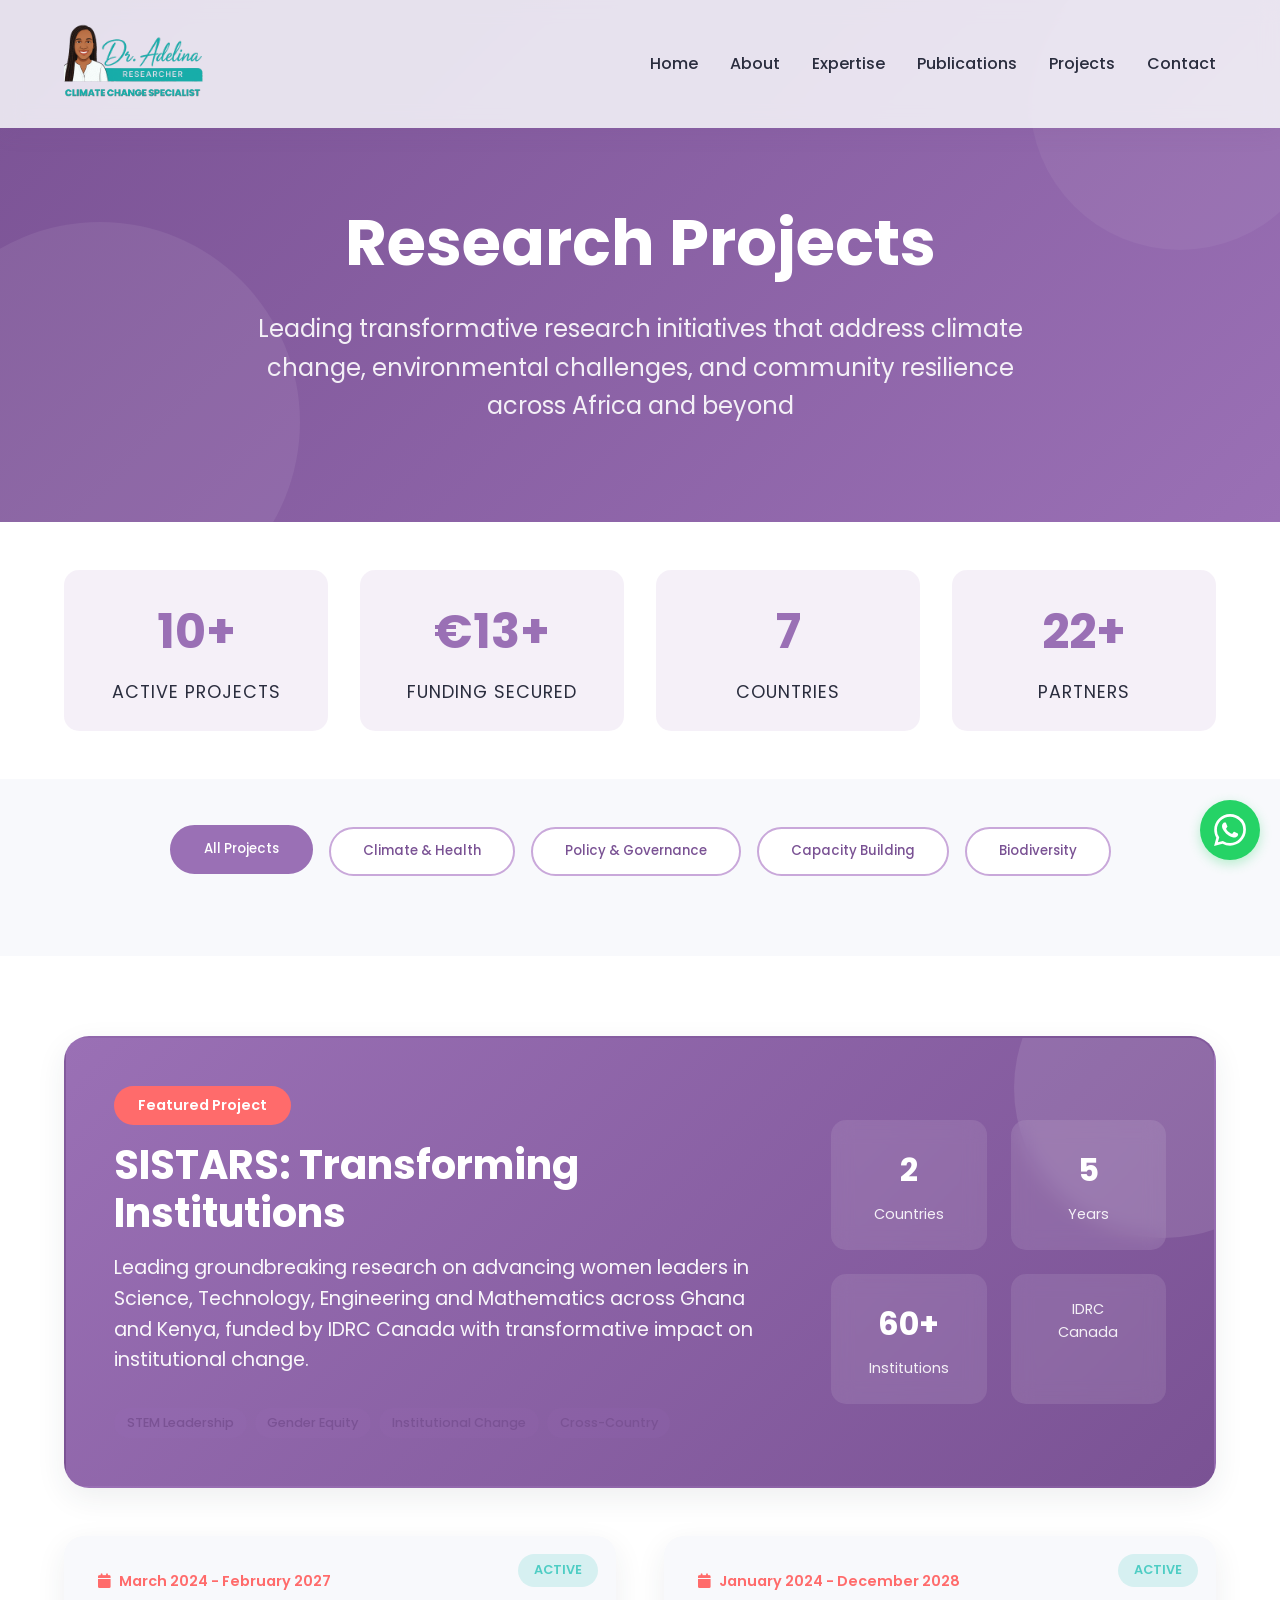
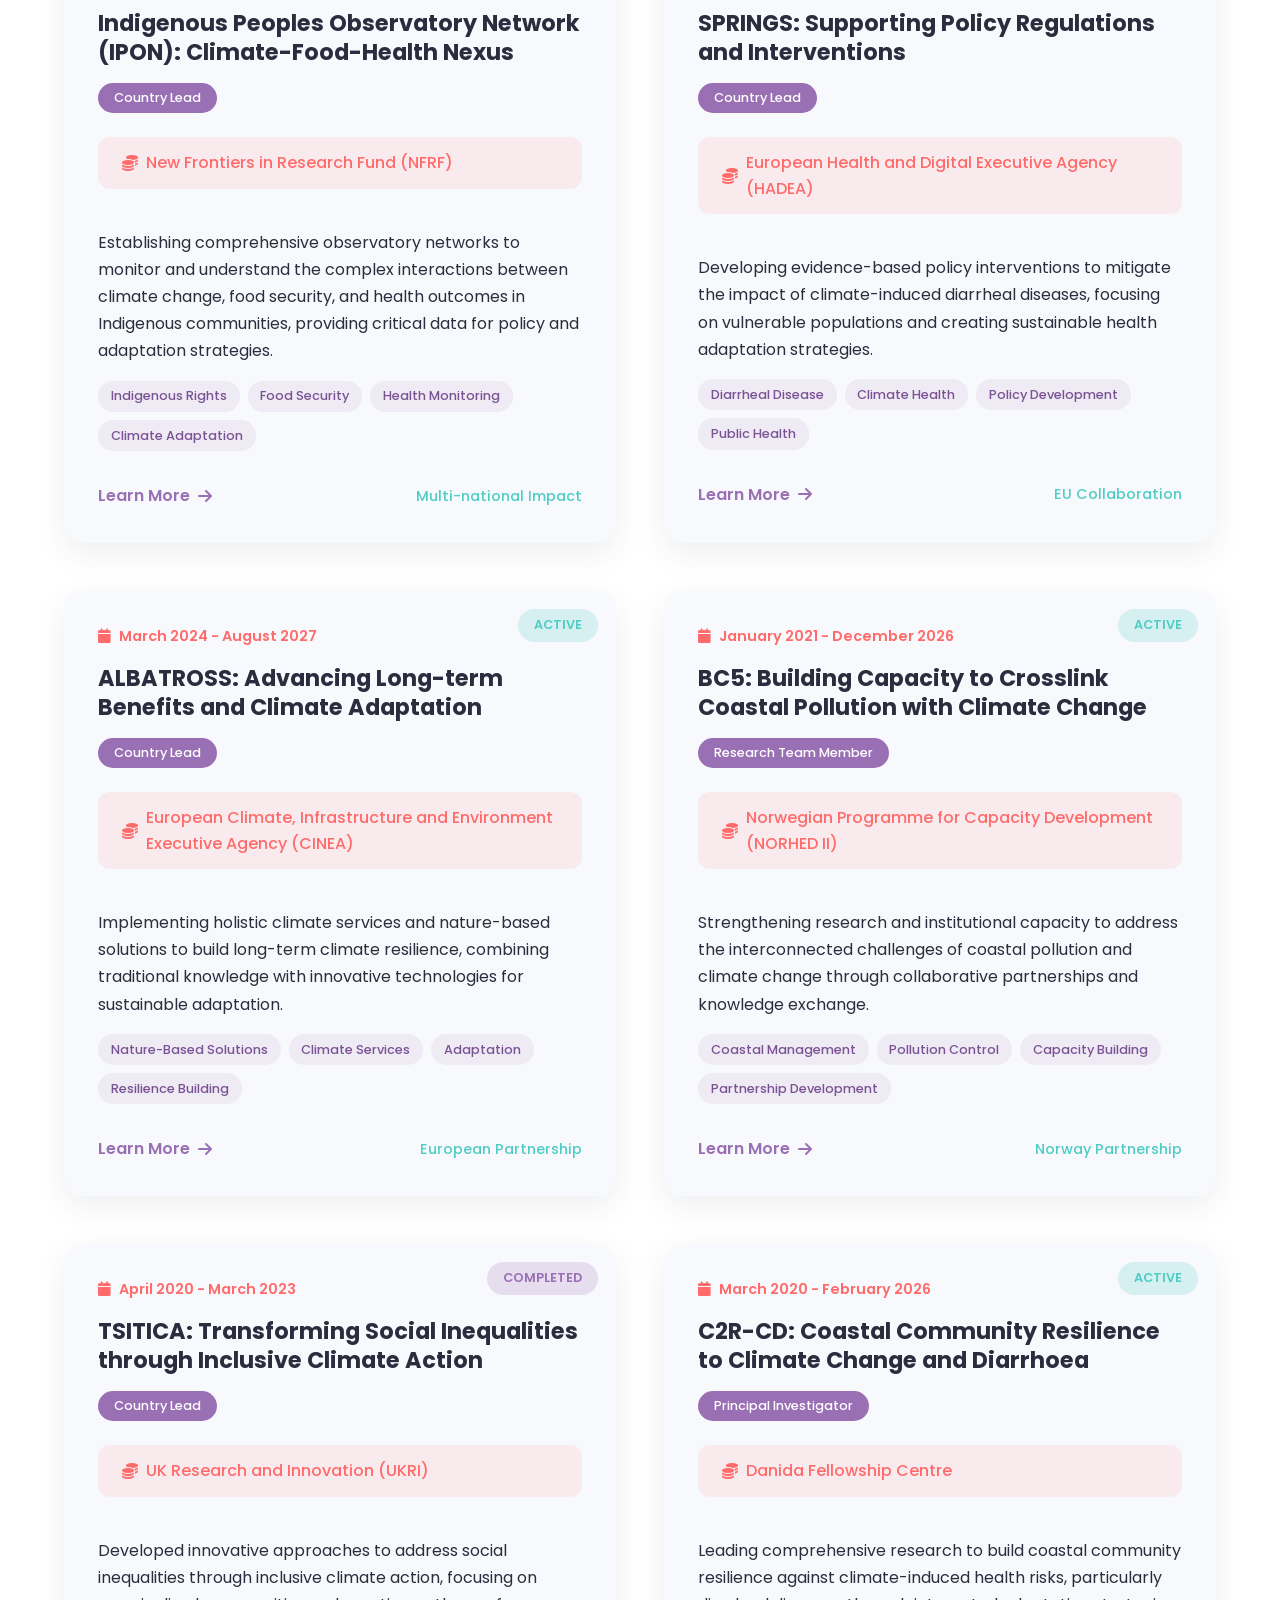
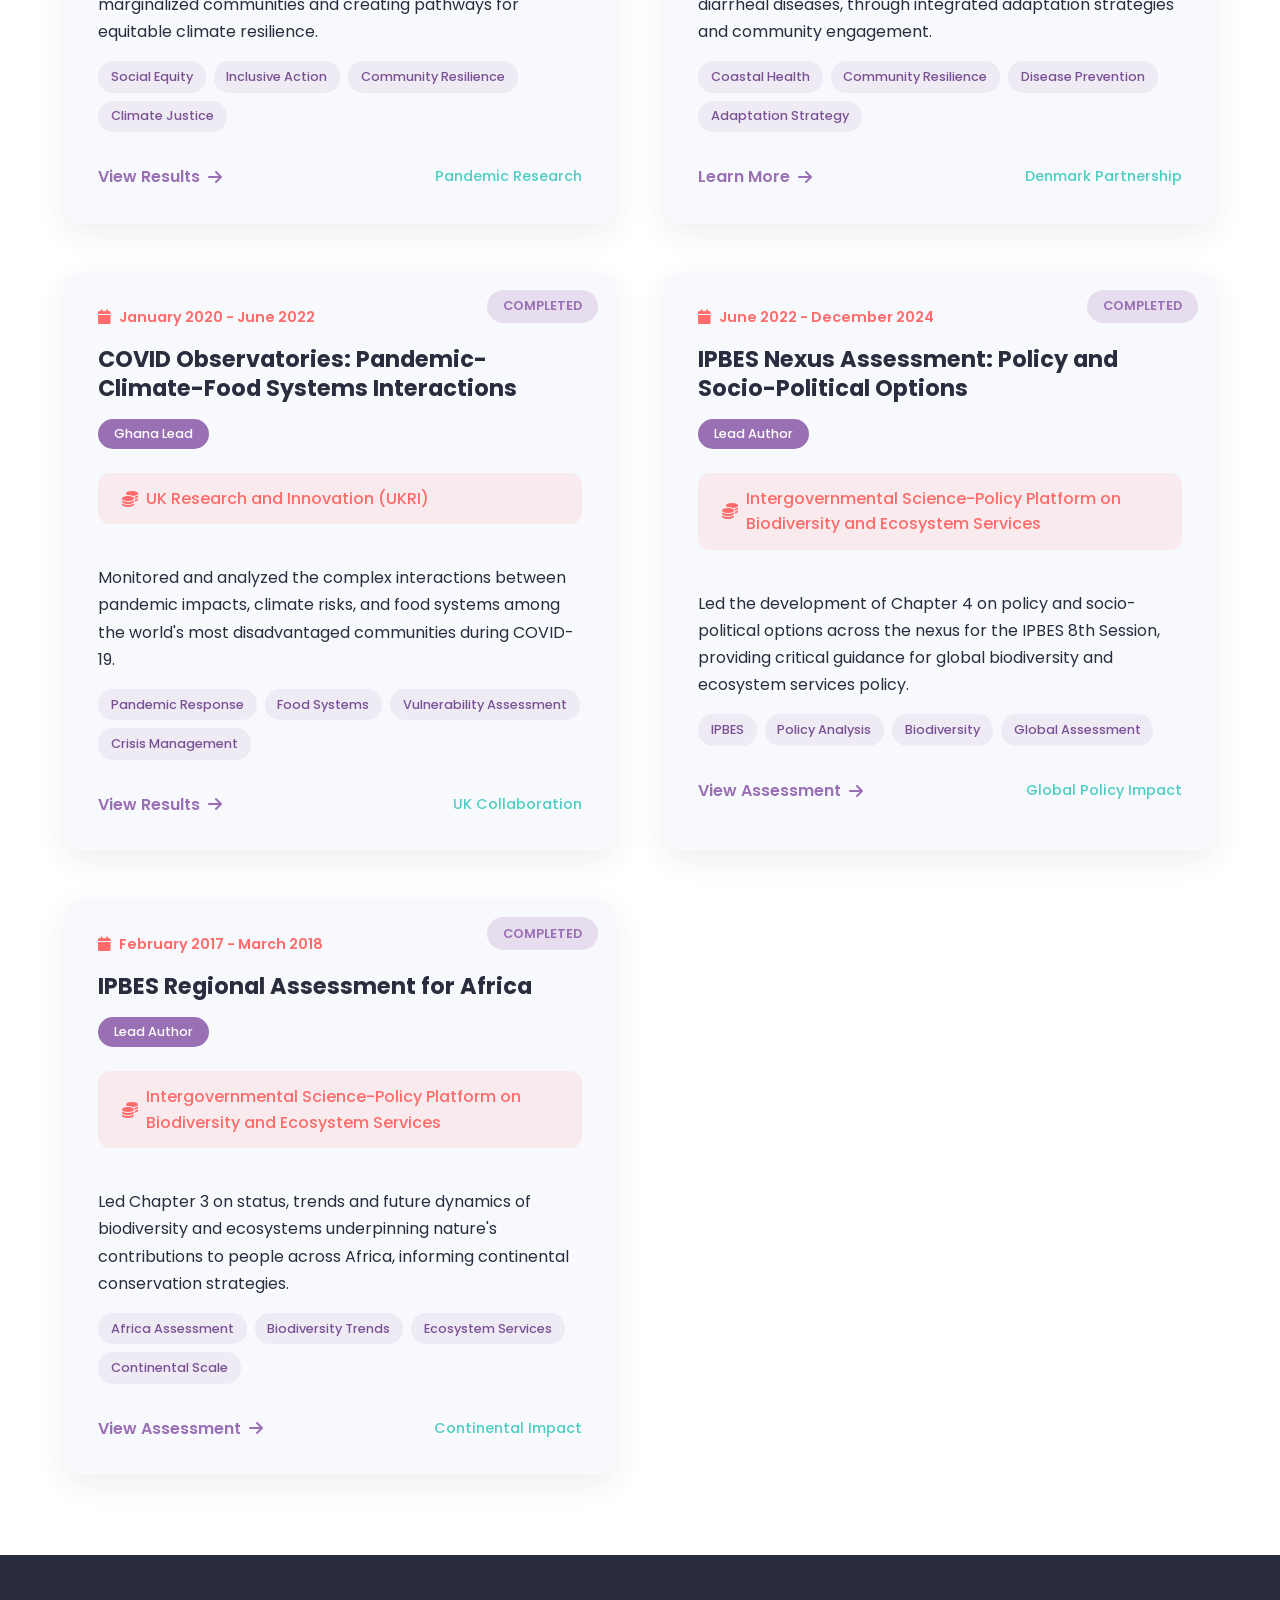
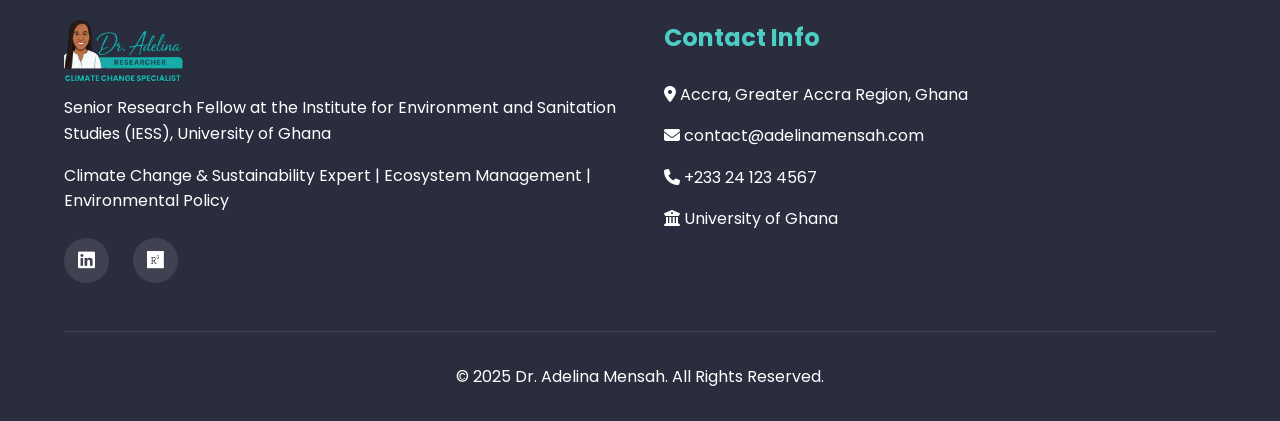
==== commit 05b9dfe7: "all" ====
--- a/proj.html
+++ b/proj.html
@@ -3,658 +3,24 @@
 <head>
     <meta charset="UTF-8">
     <meta name="viewport" content="width=device-width, initial-scale=1.0">
-    <title>Dr. Adelina Mensah | Publications</title>
+    <title>Dr. Adelina Mensah | Projects</title>
     <link rel="preconnect" href="https://fonts.googleapis.com">
     <link rel="preconnect" href="https://fonts.gstatic.com" crossorigin>
     <link href="https://fonts.googleapis.com/css2?family=Poppins:wght@300;400;500;600;700&display=swap" rel="stylesheet">
     <link rel="stylesheet" href="https://cdnjs.cloudflare.com/ajax/libs/font-awesome/6.4.0/css/all.min.css">
+    <!-- Poppins -->
+     <link href="https://fonts.googleapis.com/css2?family=Satisfy&display=swap" rel="stylesheet">
+
+
     <script src="https://cdn.jsdelivr.net/npm/typed.js@2.0.12"></script>
       <link rel="stylesheet" href="css/whatsapx.css">
-        <link rel="stylesheet" href="css/gallerryy.css" />
-        <link rel="icon" type="image/svg+xml" href="img/logo.svg">
-    <style>
-        :root {
-            --primary: #9a70b5;
-            --primary-dark: #7a5294;
-            --primary-light: #c9a8da;
-            --secondary: #4ecdc4;
-            --dark: #2a2d3e;
-            --light: #f8f9fc;
-            --accent: #ff6b6b;
-            --transition: all 0.5s cubic-bezier(0.175, 0.885, 0.32, 1.275);
-        }
-
-
-        .scholar-profile {
-            max-width: 1200px;
-            margin: 30px auto;
-            background: white;
-            border-radius: 20px;
-            box-shadow: 0 15px 50px rgba(42, 45, 62, 0.15);
-            overflow: hidden;
-        }
-
-        /* Profile Header */
-        .profile-header {
-            background: linear-gradient(135deg, var(--primary-dark) 0%, var(--primary) 100%);
-            color: white;
-            padding: 40px;
-            display: flex;
-            flex-wrap: wrap;
-            gap: 30px;
-            position: relative;
-            overflow: hidden;
-        }
-
-        .profile-header::before {
-            content: "";
-            position: absolute;
-            top: -50px;
-            right: -50px;
-            width: 200px;
-            height: 200px;
-            background: rgba(255, 255, 255, 0.05);
-            border-radius: 50%;
-        }
-
-        .profile-header::after {
-            content: "";
-            position: absolute;
-            bottom: -80px;
-            left: -80px;
-            width: 250px;
-            height: 250px;
-            background: rgba(255, 255, 255, 0.07);
-            border-radius: 50%;
-        }
-
-        .researcher-info {
-            flex: 1;
-            min-width: 300px;
-            display: flex;
-            gap: 25px;
-            align-items: center;
-            z-index: 2;
-        }
-
-        .avatar-container {
-            position: relative;
-            border-radius: 50%;
-            background: white;
-            padding: 5px;
-            box-shadow: 0 8px 25px rgba(42, 45, 62, 0.25);
-        }
-
-        .avatar-placeholder {
-            width: 130px;
-            height: 130px;
-            background: linear-gradient(135deg, var(--secondary) 0%, var(--primary-light) 100%);
-            border-radius: 50%;
-            display: flex;
-            align-items: center;
-            justify-content: center;
-            color: white;
-            font-size: 52px;
-        }
-
-        .researcher-info h1 {
-            font-size: 36px;
-            font-weight: 700;
-            margin: 0 0 8px 0;
-            text-shadow: 0 2px 10px rgba(0, 0, 0, 0.15);
-        }
-
-        .affiliation {
-            font-size: 18px;
-            color: rgba(255, 255, 255, 0.9);
-            margin: 0 0 8px 0;
-            font-weight: 400;
-        }
-
-        .research-fields {
-            font-size: 16px;
-            color: var(--light);
-            background: rgba(255, 255, 255, 0.15);
-            padding: 8px 20px;
-            border-radius: 30px;
-            display: inline-block;
-            margin: 10px 0 0 0;
-            backdrop-filter: blur(5px);
-            border: 1px solid rgba(255, 255, 255, 0.2);
-        }
-
-        .metrics-container {
-            display: flex;
-            gap: 20px;
-            flex-wrap: wrap;
-            min-width: 300px;
-            z-index: 2;
-        }
-
-        .metric-card {
-            flex: 1;
-            min-width: 130px;
-            background: rgba(255, 255, 255, 0.15);
-            border-radius: 16px;
-            padding: 20px;
-            text-align: center;
-            transition: var(--transition);
-            backdrop-filter: blur(10px);
-            border: 1px solid rgba(255, 255, 255, 0.2);
-        }
-
-        .metric-card:hover {
-            transform: translateY(-5px);
-            background: rgba(255, 255, 255, 0.25);
-        }
-
-        .metric-icon {
-            width: 50px;
-            height: 50px;
-            background: rgba(255, 255, 255, 0.2);
-            border-radius: 50%;
-            display: flex;
-            align-items: center;
-            justify-content: center;
-            margin: 0 auto 15px;
-            color: white;
-            font-size: 20px;
-        }
-
-        .metric-value {
-            font-size: 32px;
-            font-weight: 700;
-            color: white;
-            margin-bottom: 5px;
-            text-shadow: 0 2px 5px rgba(0, 0, 0, 0.2);
-        }
-
-        .metric-label {
-            font-size: 14px;
-            color: rgba(255, 255, 255, 0.85);
-            text-transform: uppercase;
-            letter-spacing: 1px;
-        }
-
-        /* Publication Charts */
-        .publication-charts {
-            display: flex;
-            gap: 30px;
-            padding: 40px;
-            background: var(--light);
-        }
-
-        .chart-container {
-            flex: 1;
-            min-width: 300px;
-            background: white;
-            border-radius: 18px;
-            padding: 25px;
-            box-shadow: 0 8px 25px rgba(42, 45, 62, 0.08);
-            transition: var(--transition);
-        }
-
-        .chart-container:hover {
-            transform: translateY(-5px);
-            box-shadow: 0 12px 35px rgba(42, 45, 62, 0.15);
-        }
-
-        .chart-container h2 {
-            margin-top: 0;
-            font-size: 22px;
-            color: var(--dark);
-            margin-bottom: 25px;
-            font-weight: 600;
-            position: relative;
-            padding-bottom: 10px;
-        }
-
-        .chart-container h2::after {
-            content: "";
-            position: absolute;
-            bottom: 0;
-            left: 0;
-            width: 60px;
-            height: 4px;
-            background: var(--secondary);
-            border-radius: 2px;
-        }
-
-        .chart {
-            height: 250px;
-            background: var(--light);
-            border-radius: 12px;
-            position: relative;
-            overflow: hidden;
-            display: flex;
-            align-items: flex-end;
-            justify-content: space-around;
-            padding: 0 20px;
-        }
-
-        .chart-bar {
-            width: 40px;
-            background: linear-gradient(to top, var(--primary), var(--primary-light));
-            border-radius: 6px 6px 0 0;
-            position: relative;
-            transition: height 0.8s cubic-bezier(0.175, 0.885, 0.32, 1.275);
-        }
-
-        .chart-bar:hover {
-            opacity: 0.9;
-            transform: scale(1.05);
-        }
-
-        .chart-bar::after {
-            content: attr(data-year);
-            position: absolute;
-            bottom: -25px;
-            left: 50%;
-            transform: translateX(-50%);
-            font-size: 12px;
-            color: var(--dark);
-            font-weight: 500;
-        }
-
-        .chart-value {
-            position: absolute;
-            top: -25px;
-            left: 50%;
-            transform: translateX(-50%);
-            font-size: 12px;
-            font-weight: 700;
-            color: var(--dark);
-        }
-
-        /* Publications Filter */
-        .publications-section {
-            padding: 40px;
-            background: white;
-        }
-
-        .publications-section h2 {
-            font-size: 28px;
-            color: var(--dark);
-            margin-bottom: 25px;
-            font-weight: 700;
-        }
-
-        .filter-controls {
-            display: flex;
-            gap: 15px;
-            flex-wrap: wrap;
-            margin-bottom: 30px;
-        }
-
-        .filter-option {
-            padding: 10px 25px;
-            background: var(--light);
-            border-radius: 30px;
-            font-size: 15px;
-            cursor: pointer;
-            transition: var(--transition);
-            border: 2px solid var(--light);
-            font-weight: 500;
-        }
-
-        .filter-option.active, .filter-option:hover {
-            background: var(--primary);
-            color: white;
-            border-color: var(--primary);
-        }
-
-        .journal-select {
-            margin-left: auto;
-            padding: 10px 20px;
-            border-radius: 30px;
-            border: 2px solid var(--light);
-            background: white;
-            font-family: 'Poppins', sans-serif;
-            font-size: 15px;
-            color: var(--dark);
-            font-weight: 500;
-            min-width: 200px;
-            transition: var(--transition);
-        }
-
-        .journal-select:hover {
-            border-color: var(--primary-light);
-        }
-
-        .journal-select:focus {
-            outline: none;
-            border-color: var(--primary);
-            box-shadow: 0 0 0 3px rgba(154, 112, 181, 0.2);
-        }
-
-        .publications-list {
-            display: grid;
-            grid-template-columns: repeat(auto-fill, minmax(500px, 1fr));
-            gap: 25px;
-        }
-
-        .publication-card {
-            background: var(--light);
-            border-radius: 18px;
-            padding: 25px;
-            box-shadow: 0 5px 20px rgba(42, 45, 62, 0.08);
-            border: 2px solid transparent;
-            transition: var(--transition);
-            position: relative;
-            overflow: hidden;
-        }
-
-        .publication-card::before {
-            content: "";
-            position: absolute;
-            top: 0;
-            left: 0;
-            width: 6px;
-            height: 100%;
-            background: var(--secondary);
-        }
-
-        .publication-card:hover {
-            transform: translateY(-7px);
-            box-shadow: 0 15px 35px rgba(42, 45, 62, 0.15);
-            border-color: rgba(154, 112, 181, 0.2);
-        }
-
-        .pub-header {
-            display: flex;
-            justify-content: space-between;
-            margin-bottom: 15px;
-            flex-wrap: wrap;
-            gap: 10px;
-        }
-
-        .pub-badge {
-            background: linear-gradient(to right, var(--accent), #ff9a9e);
-            color: white;
-            padding: 6px 15px;
-            border-radius: 20px;
-            font-size: 13px;
-            font-weight: 600;
-        }
-
-        .pub-metrics {
-            display: flex;
-            gap: 15px;
-            font-size: 14px;
-            color: var(--primary-dark);
-            font-weight: 500;
-        }
-
-        .citation-count {
-            color: var(--accent);
-            font-weight: 700;
-        }
-
-        .pub-title {
-            font-size: 20px;
-            margin: 0 0 10px 0;
-            color: var(--dark);
-            line-height: 1.4;
-            font-weight: 600;
-        }
-
-        .pub-authors {
-            color: var(--primary);
-            margin: 0 0 8px 0;
-            font-size: 16px;
-        }
-
-        .pub-journal {
-            color: var(--secondary);
-            font-weight: 500;
-            margin: 0 0 20px 0;
-            font-size: 15px;
-        }
-
-        .pub-actions {
-            display: flex;
-            justify-content: space-between;
-            align-items: center;
-            flex-wrap: wrap;
-            gap: 15px;
-        }
-
-        .abstract-toggle {
-            background: transparent;
-            border: none;
-            color: var(--primary);
-            font-weight: 600;
-            cursor: pointer;
-            display: flex;
-            align-items: center;
-            gap: 8px;
-            padding: 8px 0;
-            font-size: 15px;
-            transition: var(--transition);
-        }
-
-        .abstract-toggle:hover {
-            color: var(--primary-dark);
-        }
-
-        .action-icons {
-            display: flex;
-            gap: 15px;
-        }
-
-        .action-icons a {
-            color: var(--primary-light);
-            font-size: 18px;
-            transition: var(--transition);
-            width: 40px;
-            height: 40px;
-            border-radius: 50%;
-            display: flex;
-            align-items: center;
-            justify-content: center;
-            background: rgba(154, 112, 181, 0.1);
-        }
-
-        .action-icons a:hover {
-            color: white;
-            background: var(--primary);
-            transform: translateY(-3px);
-        }
-
-        .pub-abstract {
-            max-height: 0;
-            overflow: hidden;
-            transition: max-height 0.7s cubic-bezier(0.175, 0.885, 0.32, 1.275);
-            color: var(--dark);
-            line-height: 1.7;
-            padding: 0 20px;
-            font-size: 15px;
-        }
-
-        .pub-abstract.expanded {
-            max-height: 500px;
-            padding: 20px;
-            background: white;
-            border-radius: 12px;
-            margin-top: 20px;
-            box-shadow: inset 0 0 15px rgba(0, 0, 0, 0.05);
-        }
-
-        /* Coauthors Section */
-        .coauthors-section {
-            padding: 40px;
-            background: linear-gradient(135deg, var(--light) 0%, #eef2f7 100%);
-        }
-
-        .coauthors-section h2 {
-            font-size: 28px;
-            color: var(--dark);
-            margin-bottom: 30px;
-            font-weight: 700;
-        }
-
-        .coauthors-container {
-            display: flex;
-            gap: 25px;
-            flex-wrap: wrap;
-        }
-
-        .coauthor {
-            flex: 1;
-            min-width: 250px;
-            display: flex;
-            gap: 20px;
-            align-items: center;
-            background: white;
-            padding: 20px;
-            border-radius: 18px;
-            transition: var(--transition);
-            box-shadow: 0 8px 25px rgba(42, 45, 62, 0.08);
-            border: 2px solid transparent;
-        }
-
-        .coauthor:hover {
-            transform: translateY(-7px);
-            box-shadow: 0 15px 35px rgba(42, 45, 62, 0.15);
-            border-color: rgba(154, 112, 181, 0.2);
-        }
-
-        .coauthor-avatar {
-            width: 60px;
-            height: 60px;
-            background: linear-gradient(135deg, var(--secondary) 0%, var(--primary-light) 100%);
-            border-radius: 50%;
-            display: flex;
-            align-items: center;
-            justify-content: center;
-            color: white;
-            font-size: 24px;
-            flex-shrink: 0;
-        }
-
-        .coauthor-name {
-            font-weight: 700;
-            color: var(--dark);
-            margin-bottom: 5px;
-            font-size: 18px;
-        }
-
-        .coauthor-pubs {
-            font-size: 15px;
-            color: var(--primary-dark);
-            font-weight: 500;
-        }
-
-        /* Profile Links Section */
-        .profile-links {
-            padding: 40px;
-            background: white;
-            border-top: 1px solid #eee;
-        }
-
-        .profile-links h2 {
-            font-size: 28px;
-            color: var(--dark);
-            margin-bottom: 30px;
-            font-weight: 700;
-        }
-
-        .links-container {
-            display: flex;
-            gap: 20px;
-            flex-wrap: wrap;
-        }
-
-        .profile-link {
-            flex: 1;
-            min-width: 300px;
-            display: flex;
-            align-items: center;
-            gap: 15px;
-            padding: 20px;
-            background: var(--light);
-            border-radius: 18px;
-            text-decoration: none;
-            color: var(--dark);
-            transition: var(--transition);
-            border: 2px solid transparent;
-        }
-
-        .profile-link:hover {
-            transform: translateY(-5px);
-            box-shadow: 0 10px 30px rgba(42, 45, 62, 0.1);
-            border-color: var(--primary-light);
-        }
-
-        .link-icon {
-            width: 60px;
-            height: 60px;
-            background: linear-gradient(135deg, var(--primary) 0%, var(--primary-dark) 100%);
-            border-radius: 50%;
-            display: flex;
-            align-items: center;
-            justify-content: center;
-            color: white;
-            font-size: 24px;
-        }
-
-        .link-text {
-            flex: 1;
-        }
-
-        .link-title {
-            font-weight: 600;
-            margin-bottom: 5px;
-            color: var(--primary-dark);
-        }
-
-        .link-url {
-            font-size: 14px;
-            color: var(--primary);
-            word-break: break-all;
-        }
-
-        /* Responsive Design */
-        @media (max-width: 1100px) {
-            .publications-list {
-                grid-template-columns: 1fr;
-            }
-        }
-
-        @media (max-width: 768px) {
-            .profile-header {
-                flex-direction: column;
-                padding: 30px 20px;
-            }
-            
-            .researcher-info {
-                flex-direction: column;
-                text-align: center;
-            }
-            
-            .metrics-container {
-                justify-content: center;
-            }
-            
-            .pub-header {
-                flex-direction: column;
-            }
-            
-            .publication-charts {
-                flex-direction: column;
-                padding: 30px 20px;
-            }
-            
-            .filter-controls {
-                flex-direction: column;
-            }
-            
-            .journal-select {
-                margin-left: 0;
-                width: 100%;
-            }
-        }
-    </style>
+      <link rel="icon" type="image/svg+xml" href="img/logo.svg">
+      <!-- Favicons -->
+
+
+
+
+   
     <style>
     
         :root {
@@ -770,6 +136,15 @@
         }
 
         /* Enhanced Hero Section with 10 Animation Styles */
+       #typed {
+  font-family: 'Satisfy', cursive;
+  font-size: 2.2rem;
+  font-weight: normal;
+  line-height: 1.1;
+  color: #222; /* Adjust to match your theme */
+}
+
+
         .hero {
             height: 100vh;
         
@@ -809,7 +184,8 @@
         }
         }
 
-        
+
+
   .hero-content {
             text-align: center;
             z-index: 2;
@@ -892,7 +268,21 @@
             color: var(--primary);
         }
 
-     
+     @media (min-width: 1000px) {
+  .hero-content {
+    position: absolute;
+    top: 50%;
+    right: 30%;
+    transform: translate(-50%, -50%); /* Centers it properly */
+    padding: 1rem;
+    border-radius: 30px;
+    z-index: 5;
+    background-color: rgba(235, 217, 244, 0.8); /* Fixed opacity */
+    box-shadow: 0 10px 30px rgba(0, 0, 0, 0.2);
+    max-width: 600px;
+    width: 80%;
+  }
+}
 
 .carousel-slide.active {
     opacity: 1;
@@ -1035,7 +425,7 @@
             border-radius: 20px;
             overflow: hidden;
             box-shadow: 0 20px 40px rgba(122, 82, 148, 0.3);
-            height: 500px;
+            height: 700px;
         }
 
         .about-image img {
@@ -1352,148 +742,10 @@
                 margin-left: 0;
             }
         }
+        
     </style>
-</head>
-<body>
-    <!-- Header -->
-    <header>
-       <div id="logo" class="logo">
-        <h1><a href="#" class="logo"><img src="img/logo.svg" alt="" title="" /></a></h1>
-      </div>
-        <div class="menu-toggle" id="menuToggle">
-            <i class="fas fa-bars"></i>
-        </div>
-        <nav id="nav">
-            <ul>
-                <li><a href="index.html#home">Home</a></li>
-                <li><a href="index.html#about">About</a></li>
-                <li><a href="index.html#expertise">Expertise</a></li>
-                <li><a href="publi.html">Publications</a></li>
-                <li><a href="proj.html">Projects</a></li>
-                <li><a href="index.html#contact">Contact</a></li>
-            </ul>
-        </nav>
-    </header>
-    <br /> <br /> <br /> 
-     
-
-
-
-
-<!DOCTYPE html>
-<html lang="en">
-<head>
-    <meta charset="UTF-8">
-    <meta name="viewport" content="width=device-width, initial-scale=1.0">
-    <title>Dr. Adelina Mensah | Projects</title>
-    <link rel="preconnect" href="https://fonts.googleapis.com">
-    <link rel="preconnect" href="https://fonts.gstatic.com" crossorigin>
-    <link href="https://fonts.googleapis.com/css2?family=Poppins:wght@300;400;500;600;700&display=swap" rel="stylesheet">
-    <link rel="stylesheet" href="https://cdnjs.cloudflare.com/ajax/libs/font-awesome/6.4.0/css/all.min.css">
     <style>
-        :root {
-            --primary: #9a70b5;
-            --primary-dark: #7a5294;
-            --primary-light: #c9a8da;
-            --secondary: #4ecdc4;
-            --dark: #2a2d3e;
-            --light: #f8f9fc;
-            --accent: #ff6b6b;
-            --transition: all 0.5s cubic-bezier(0.175, 0.885, 0.32, 1.275);
-        }
-
-        * {
-            margin: 0;
-            padding: 0;
-            box-sizing: border-box;
-        }
-
-        body {
-            font-family: 'Poppins', sans-serif;
-            background-color: var(--light);
-            color: var(--dark);
-            line-height: 1.6;
-            overflow-x: hidden;
-        }
-
-        /* Header */
-        header {
-            position: fixed;
-            top: 0;
-            width: 100%;
-            z-index: 1000;
-            padding: 1.5rem 5%;
-            display: flex;
-            justify-content: space-between;
-            align-items: center;
-            transition: var(--transition);
-            backdrop-filter: blur(10px);
-            background: rgba(248, 249, 252, 0.85);
-            box-shadow: 0 5px 20px rgba(122, 82, 148, 0.1);
-        }
-
-        header.scrolled {
-            padding: 1rem 5%;
-            background: rgba(154, 112, 181, 0.95);
-        }
-
-        .logo {
-            display: flex;
-            align-items: center;
-            font-weight: 700;
-            color: var(--primary-dark);
-            text-decoration: none;
-            font-size: 1.8rem;
-        }
-
-        header.scrolled .logo {
-            color: white;
-        }
-
-        nav ul {
-            display: flex;
-            list-style: none;
-        }
-
-        nav ul li {
-            margin-left: 2rem;
-        }
-
-        nav ul li a {
-            text-decoration: none;
-            color: var(--dark);
-            font-weight: 500;
-            position: relative;
-            padding: 0.5rem 0;
-            transition: var(--transition);
-        }
-
-        nav ul li a.active,
-        nav ul li a:hover {
-            color: var(--primary);
-        }
-
-        nav ul li a::after {
-            content: '';
-            position: absolute;
-            bottom: 0;
-            left: 0;
-            width: 0;
-            height: 3px;
-            background: var(--primary);
-            transition: var(--transition);
-            border-radius: 10px;
-        }
-
-        nav ul li a.active::after,
-        nav ul li a:hover::after {
-            width: 100%;
-        }
-
-        header.scrolled nav ul li a {
-            color: white;
-        }
-
+    
         /* Page Header */
         .page-header {
             background: linear-gradient(135deg, var(--primary-dark) 0%, var(--primary) 100%);
@@ -1885,54 +1137,33 @@
                 width: 100%;
             }
 
-            nav {
-                position: fixed;
-                top: 0;
-                right: -100%;
-                height: 100vh;
-                width: 70%;
-                background: var(--primary);
-                transition: var(--transition);
-                z-index: 1001;
-                padding: 6rem 2rem 2rem;
-                box-shadow: -5px 0 20px rgba(0, 0, 0, 0.2);
-            }
-
-            nav.active {
-                right: 0;
-            }
-
-            nav ul {
-                flex-direction: column;
-            }
-
-            nav ul li {
-                margin: 1rem 0;
-            }
-
-            nav ul li a {
-                color: white;
-                font-size: 1.2rem;
-            }
-
-            .menu-toggle {
-                display: block;
-                z-index: 1002;
-                cursor: pointer;
-                font-size: 1.5rem;
-                color: var(--primary-dark);
-            }
-
-            header.scrolled .menu-toggle {
-                color: white;
-            }
-        }
-
-        .menu-toggle {
-            display: none;
         }
     </style>
 </head>
+<body>
+    <!-- Header -->
+    <header>
+        <div id="logo" class="logo">
+        <h1><a href="#" class="logo"><img src="img/logo.svg" alt="" title="" /></a></h1>
+      </div>
+      <div class="hero-text animated fadeInDownBig"> <a href="#">
+        
+        <div class="menu-toggle" id="menuToggle">
+            <i class="fas fa-bars"></i>
+        </div>
+        <nav id="nav">
+            <ul>
+              <li><a href="index.html#home">Home</a></li>
+                <li><a href="index.html#about">About</a></li>
+                <li><a href="index.html#expertise">Expertise</a></li>
+                <li><a href="publi.html">Publications</a></li>
+                <li><a href="proj.html">Projects</a></li>
+                <li><a href="index.html#contact">Contact</a></li>
+            </ul>
+        </nav>
+    </header>
+     
+
 <body>
     <!-- Header -->
    
@@ -2040,7 +1271,7 @@
                     </div>
                 </div>
                 <div class="project-footer">
-                    <a href="#" class="project-link">
+                    <a href="https://environment.leeds.ac.uk/directories0/dir-record/research-projects/2055/the-indigenous-peoples-observatory-network-ipon-the-climate-food-health-nexus" class="project-link">
                         Learn More <i class="fas fa-arrow-right"></i>
                     </a>
                     <div class="project-impact">Multi-national Impact</div>
@@ -2072,7 +1303,7 @@
                     </div>
                 </div>
                 <div class="project-footer">
-                    <a href="#" class="project-link">
+                    <a href="https://ccita116.parassitologia.unina.it/getdoc.php?ID=3" class="project-link">
                         Learn More <i class="fas fa-arrow-right"></i>
                     </a>
                     <div class="project-impact">EU Collaboration</div>
@@ -2104,7 +1335,7 @@
                     </div>
                 </div>
                 <div class="project-footer">
-                    <a href="#" class="project-link">
+                    <a href="https://albatross-project.eu/" class="project-link">
                         Learn More <i class="fas fa-arrow-right"></i>
                     </a>
                     <div class="project-impact">European Partnership</div>
@@ -2136,7 +1367,7 @@
                     </div>
                 </div>
                 <div class="project-footer">
-                    <a href="#" class="project-link">
+                    <a href="https://www.ntnu.edu/norhed2/bc5" class="project-link">
                         Learn More <i class="fas fa-arrow-right"></i>
                     </a>
                     <div class="project-impact">Norway Partnership</div>
@@ -2168,7 +1399,7 @@
                     </div>
                 </div>
                 <div class="project-footer">
-                    <a href="#" class="project-link">
+                    <a href="https://tsitica.uct.ac.za/outputs" class="project-link">
                         View Results <i class="fas fa-arrow-right"></i>
                     </a>
                     <div class="project-impact">Pandemic Research</div>
@@ -2200,7 +1431,7 @@
                     </div>
                 </div>
                 <div class="project-footer">
-                    <a href="#" class="project-link">
+                    <a href="https://www.c2rcdproject.com/resources/" class="project-link">
                         Learn More <i class="fas fa-arrow-right"></i>
                     </a>
                     <div class="project-impact">Denmark Partnership</div>
@@ -2232,7 +1463,7 @@
                     </div>
                 </div>
                 <div class="project-footer">
-                    <a href="#" class="project-link">
+                    <a href="https://gtr.ukri.org/projects?ref=EP%2FV043102%2F1" class="project-link">
                         View Results <i class="fas fa-arrow-right"></i>
                     </a>
                     <div class="project-impact">UK Collaboration</div>
@@ -2264,7 +1495,7 @@
                     </div>
                 </div>
                 <div class="project-footer">
-                    <a href="#" class="project-link">
+                    <a href="https://ict.ipbes.net/ipbes-ict-guide/data-and-knowledge-management/citations-of-ipbes-assessments/nexus-assessment" class="project-link">
                         View Assessment <i class="fas fa-arrow-right"></i>
                     </a>
                     <div class="project-impact">Global Policy Impact</div>
@@ -2296,7 +1527,7 @@
                     </div>
                 </div>
                 <div class="project-footer">
-                    <a href="#" class="project-link">
+                    <a href="https://files.ipbes.net/ipbes-web-prod-public-files/spm_africa_2018_digital.pdf" class="project-link">
                         View Assessment <i class="fas fa-arrow-right"></i>
                     </a>
                     <div class="project-impact">Continental Impact</div>
@@ -2384,7 +1615,9 @@
 
    
 
-     <!-- WhatsApp Floating Button -->
+ 
+
+         <!-- WhatsApp Floating Button -->
     <button class="whatsapp-float" id="whatsappButton">
         <svg class="whatsapp-icon" viewBox="0 0 24 24">
             <path d="M17.472 14.382c-.297-.149-1.758-.867-2.03-.967-.273-.099-.471-.148-.67.15-.197.297-.767.966-.94 1.164-.173.199-.347.223-.644.075-.297-.15-1.255-.463-2.39-1.475-.883-.788-1.48-1.761-1.653-2.059-.173-.297-.018-.458.13-.606.134-.133.298-.347.446-.52.149-.174.198-.298.298-.497.099-.198.05-.371-.025-.52-.075-.149-.669-1.612-.916-2.207-.242-.579-.487-.5-.669-.51-.173-.008-.371-.01-.57-.01-.198 0-.52.074-.792.372-.272.297-1.04 1.016-1.04 2.479 0 1.462 1.065 2.875 1.213 3.074.149.198 2.096 3.2 5.077 4.487.709.306 1.262.489 1.694.625.712.227 1.36.195 1.871.118.571-.085 1.758-.719 2.006-1.413.248-.694.248-1.289.173-1.413-.074-.124-.272-.198-.57-.347m-5.421 7.403h-.004a9.87 9.87 0 01-5.031-1.378l-.361-.214-3.741.982.998-3.648-.235-.374a9.86 9.86 0 01-1.51-5.26c.001-5.45 4.436-9.884 9.888-9.884 2.64 0 5.122 1.03 6.988 2.898a9.825 9.825 0 012.893 6.994c-.003 5.45-4.437 9.884-9.885 9.884m8.413-18.297A11.815 11.815 0 0012.05 0C5.495 0 .16 5.335.157 11.892c0 2.096.547 4.142 1.588 5.945L.057 24l6.305-1.654a11.882 11.882 0 005.683 1.448h.005c6.554 0 11.89-5.335 11.893-11.893A11.821 11.821 0 0020.885 3.488"/>
@@ -2442,7 +1675,7 @@
     </div>
     <script src="js/whatsapp.js"></script>
 
-      <!-- Footer -->
+    <!-- Footer -->
     <footer>
         <div class="footer-content">
             <div class="footer-col">
@@ -2467,174 +1700,7 @@
         </div>
     </footer>
 
-
     <script>
-        document.addEventListener('DOMContentLoaded', function() {
-            // Initialize charts
-            initPublicationChart();
-            initCitationChart();
-            
-            // Set up abstract toggle functionality
-            const toggleButtons = document.querySelectorAll('.abstract-toggle');
-            toggleButtons.forEach(button => {
-                button.addEventListener('click', function() {
-                    const abstract = this.closest('.publication-card').querySelector('.pub-abstract');
-                    abstract.classList.toggle('expanded');
-                    
-                    if (abstract.classList.contains('expanded')) {
-                        this.innerHTML = 'Hide Abstract <i class="fas fa-chevron-up"></i>';
-                    } else {
-                        this.innerHTML = 'Show Abstract <i class="fas fa-chevron-down"></i>';
-                    }
-                });
-            });
-            
-            // Set up filter options
-            const filterOptions = document.querySelectorAll('.filter-option');
-            const journalSelect = document.getElementById('journal-filter');
-            const publications = document.querySelectorAll('.publication-card');
-            const currentYear = new Date().getFullYear();
-            
-            // Publication filtering function
-            function filterPublications() {
-                const activeFilter = document.querySelector('.filter-option.active').dataset.filter;
-                const journalFilter = journalSelect.value;
-                
-                publications.forEach(pub => {
-                    const pubYear = parseInt(pub.dataset.year);
-                    const isHighlyCited = pub.dataset.highlyCited === 'true';
-                    const pubJournal = pub.dataset.journal;
-                    
-                    let show = true;
-                    
-                    // Apply filter based on selected option
-                    if (activeFilter === 'last5' && pubYear < currentYear - 4) {
-                        show = false;
-                    } else if (activeFilter === 'highly-cited' && !isHighlyCited) {
-                        show = false;
-                    }
-                    
-                    // Apply journal filter
-                    if (journalFilter !== 'all' && pubJournal !== journalFilter) {
-                        show = false;
-                    }
-                    
-                    // Toggle visibility
-                    if (show) {
-                        pub.style.display = 'block';
-                        setTimeout(() => {
-                            pub.style.opacity = '1';
-                        }, 50);
-                    } else {
-                        pub.style.opacity = '0';
-                        setTimeout(() => {
-                            pub.style.display = 'none';
-                        }, 300);
-                    }
-                });
-            }
-            
-            // Add event listeners to filter buttons
-            filterOptions.forEach(option => {
-                option.addEventListener('click', function() {
-                    filterOptions.forEach(opt => opt.classList.remove('active'));
-                    this.classList.add('active');
-                    filterPublications();
-                });
-            });
-            
-            // Add event listener to journal select
-            journalSelect.addEventListener('change', filterPublications);
-            
-            // Animate metrics counting up
-            animateValue('citation-count', 0, 1036, 2000);
-            animateValue('h-index', 0, 16, 1500);
-            animateValue('i10-index', 0, 21, 1800);
-        });
-        
-        function initPublicationChart() {
-            const chart = document.getElementById('yearly-publications-chart');
-            const years = [2016, 2017, 2018, 2019, 2020, 2021, 2022, 2023];
-            const pubs = [2, 4, 3, 5, 6, 4, 7, 5];
-            
-            // Clear any existing content
-            chart.innerHTML = '';
-            
-            // Find max value for scaling
-            const maxPubs = Math.max(...pubs);
-            
-            // Create bars
-            years.forEach((year, i) => {
-                const bar = document.createElement('div');
-                bar.className = 'chart-bar';
-                bar.style.height = `${(pubs[i] / maxPubs) * 90}%`;
-                bar.setAttribute('data-year', year);
-                
-                // Add value label at top of bar
-                const valueLabel = document.createElement('div');
-                valueLabel.className = 'chart-value';
-                valueLabel.textContent = pubs[i];
-                
-                bar.appendChild(valueLabel);
-                chart.appendChild(bar);
-                
-                // Animate in
-                setTimeout(() => {
-                    bar.style.height = `${(pubs[i] / maxPubs) * 90}%`;
-                }, i * 150);
-            });
-        }
-        
-        function initCitationChart() {
-            const chart = document.getElementById('citation-impact-chart');
-            const years = [2016, 2017, 2018, 2019, 2020, 2021, 2022, 2023];
-            const citations = [80, 120, 95, 150, 180, 200, 220, 110];
-            
-            // Clear any existing content
-            chart.innerHTML = '';
-            
-            // Find max value for scaling
-            const maxCitations = Math.max(...citations);
-            
-            // Create bars
-            years.forEach((year, i) => {
-                const bar = document.createElement('div');
-                bar.className = 'chart-bar';
-                bar.style.height = '0%';
-                bar.style.background = 'linear-gradient(to top, var(--secondary), #8de9e4)';
-                bar.setAttribute('data-year', year);
-                
-                // Add value label at top of bar
-                const valueLabel = document.createElement('div');
-                valueLabel.className = 'chart-value';
-                valueLabel.textContent = citations[i];
-                
-                bar.appendChild(valueLabel);
-                chart.appendChild(bar);
-                
-                // Animate in
-                setTimeout(() => {
-                    bar.style.height = `${(citations[i] / maxCitations) * 90}%`;
-                }, i * 150);
-            });
-        }
-        
-        function animateValue(id, start, end, duration) {
-            const element = document.getElementById(id);
-            let startTimestamp = null;
-            const step = (timestamp) => {
-                if (!startTimestamp) startTimestamp = timestamp;
-                const progress = Math.min((timestamp - startTimestamp) / duration, 1);
-                const value = Math.floor(progress * (end - start) + start);
-                element.textContent = value.toLocaleString();
-                if (progress < 1) {
-                    window.requestAnimationFrame(step);
-                }
-            };
-            window.requestAnimationFrame(step);
-        }
-    </script>
-     <script>
         // Header scroll effect
         window.addEventListener('scroll', function() {
             const header = document.querySelector('header');
@@ -2685,16 +1751,13 @@
         // Typed.js for hero section
         const typed = new Typed('#typed', {
             strings: [
-                'Climate Change Adaptation Specialist',
-                'Ecosystem Management Researcher',
-                'Environmental Policy Advisor',
-                'Sustainability Science Expert',
-                'Educator & Mentor'
+                '"A woman’s lead in science is a planet’s hope in action"'
             ],
             typeSpeed: 50,
             backSpeed: 30,
             loop: true,
             backDelay: 2000,
+            style:"font-family",
             showCursor: false,
             cursorChar: '|'
         });
@@ -2714,5 +1777,11 @@
             });
         });
     </script>
+    
 </body>
-</html>+</html>
+
+
+  
+   
+    
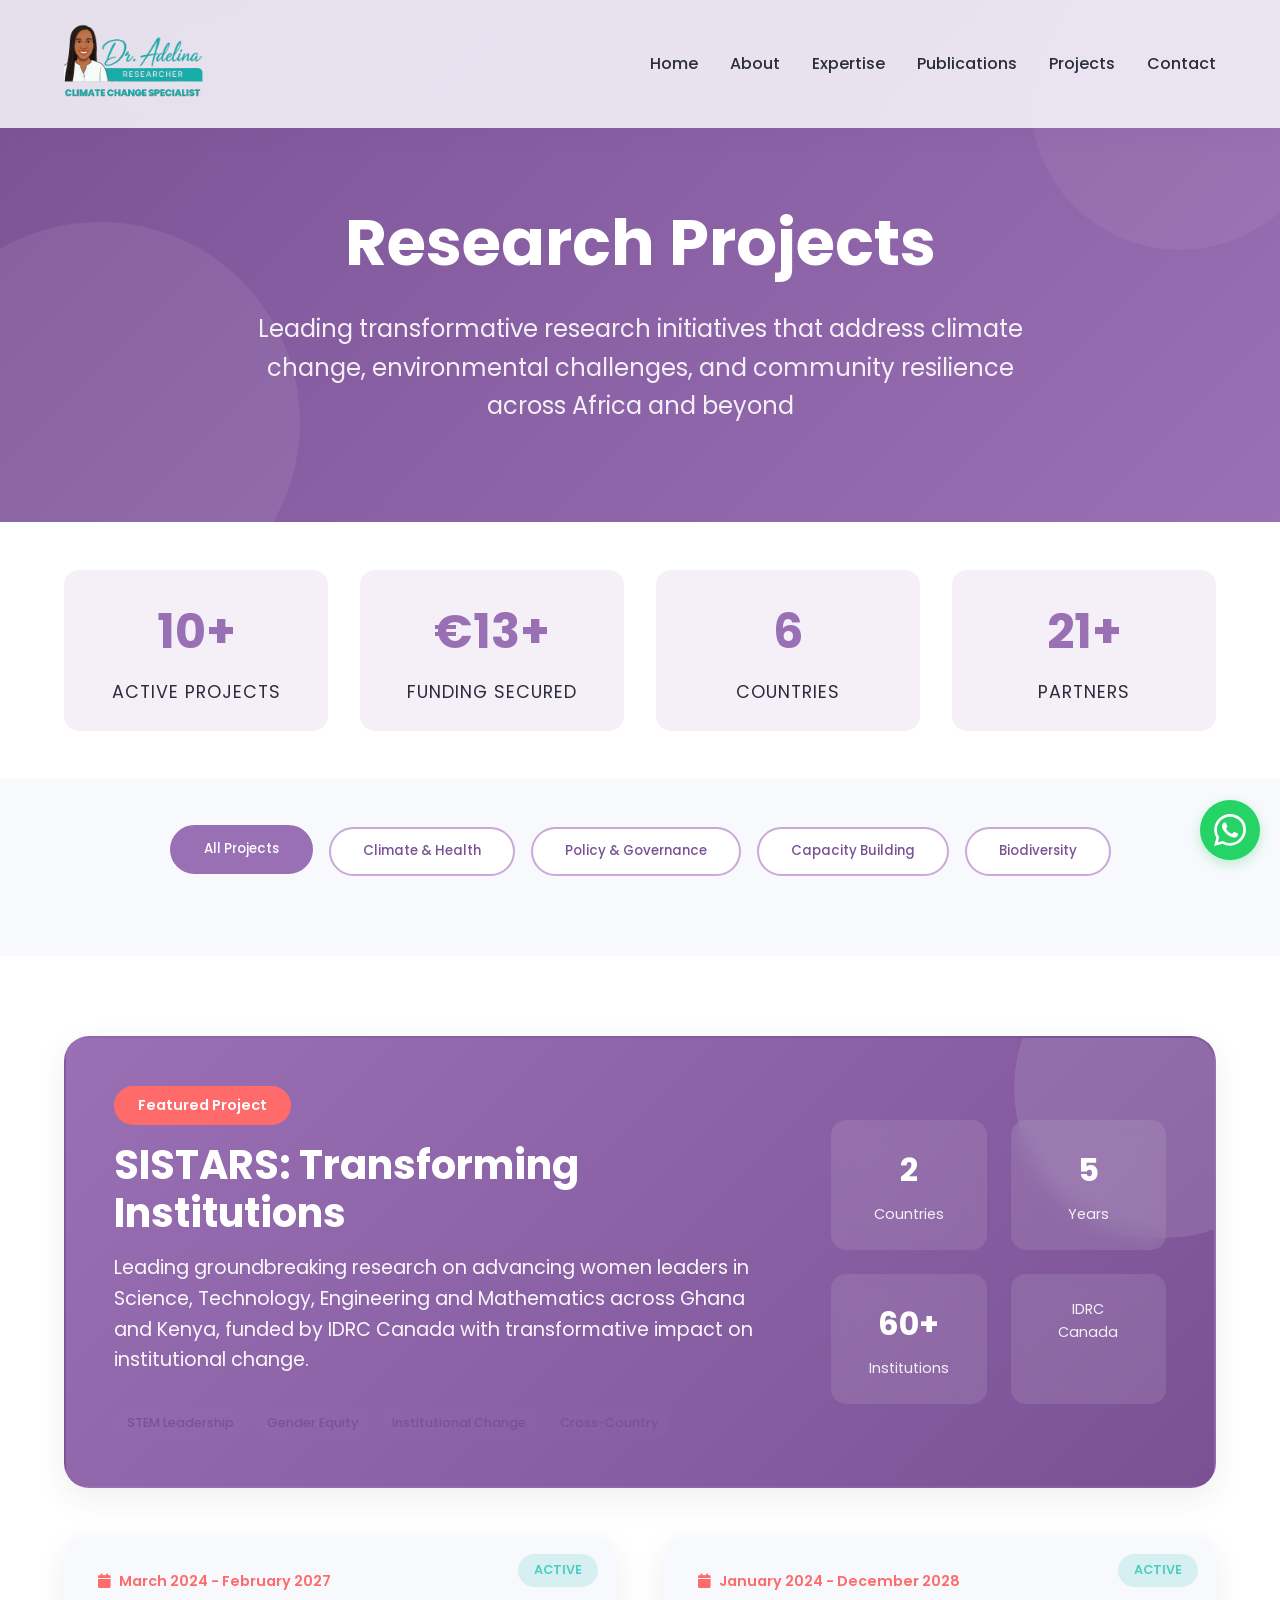
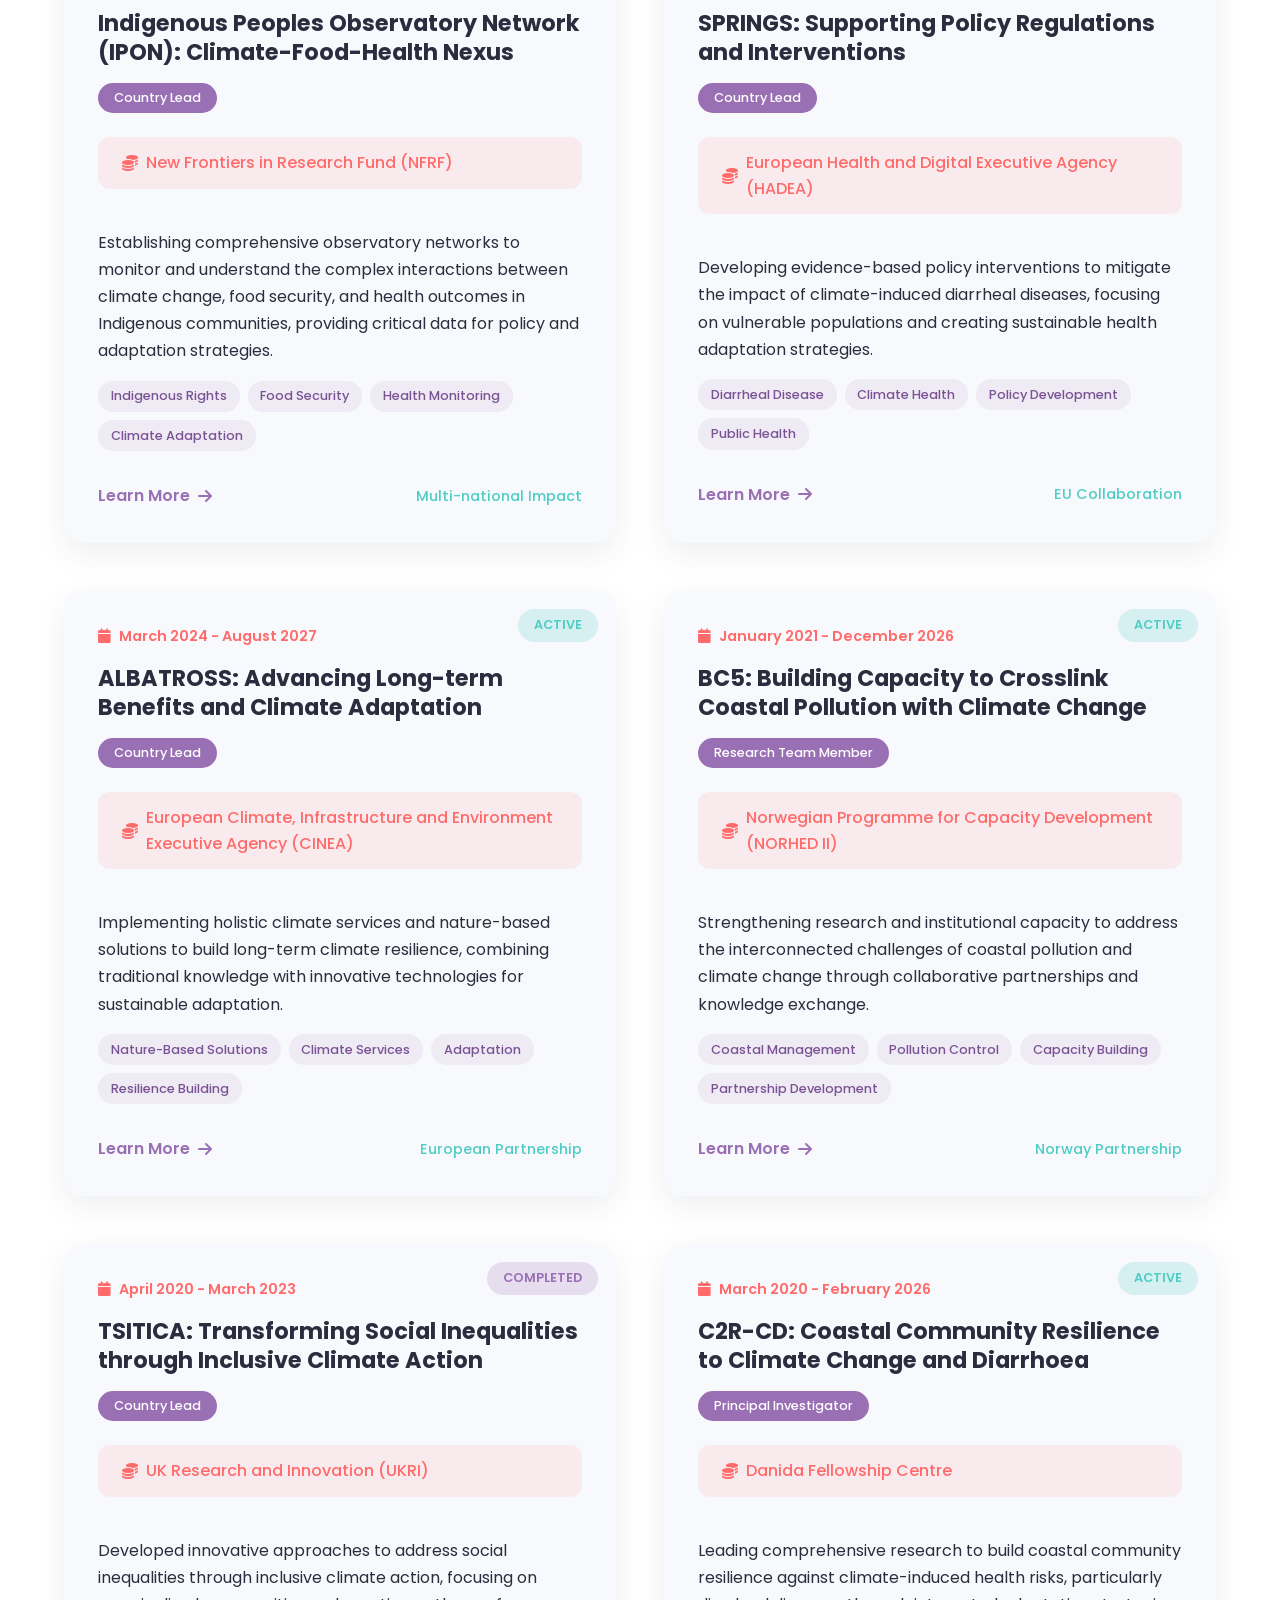
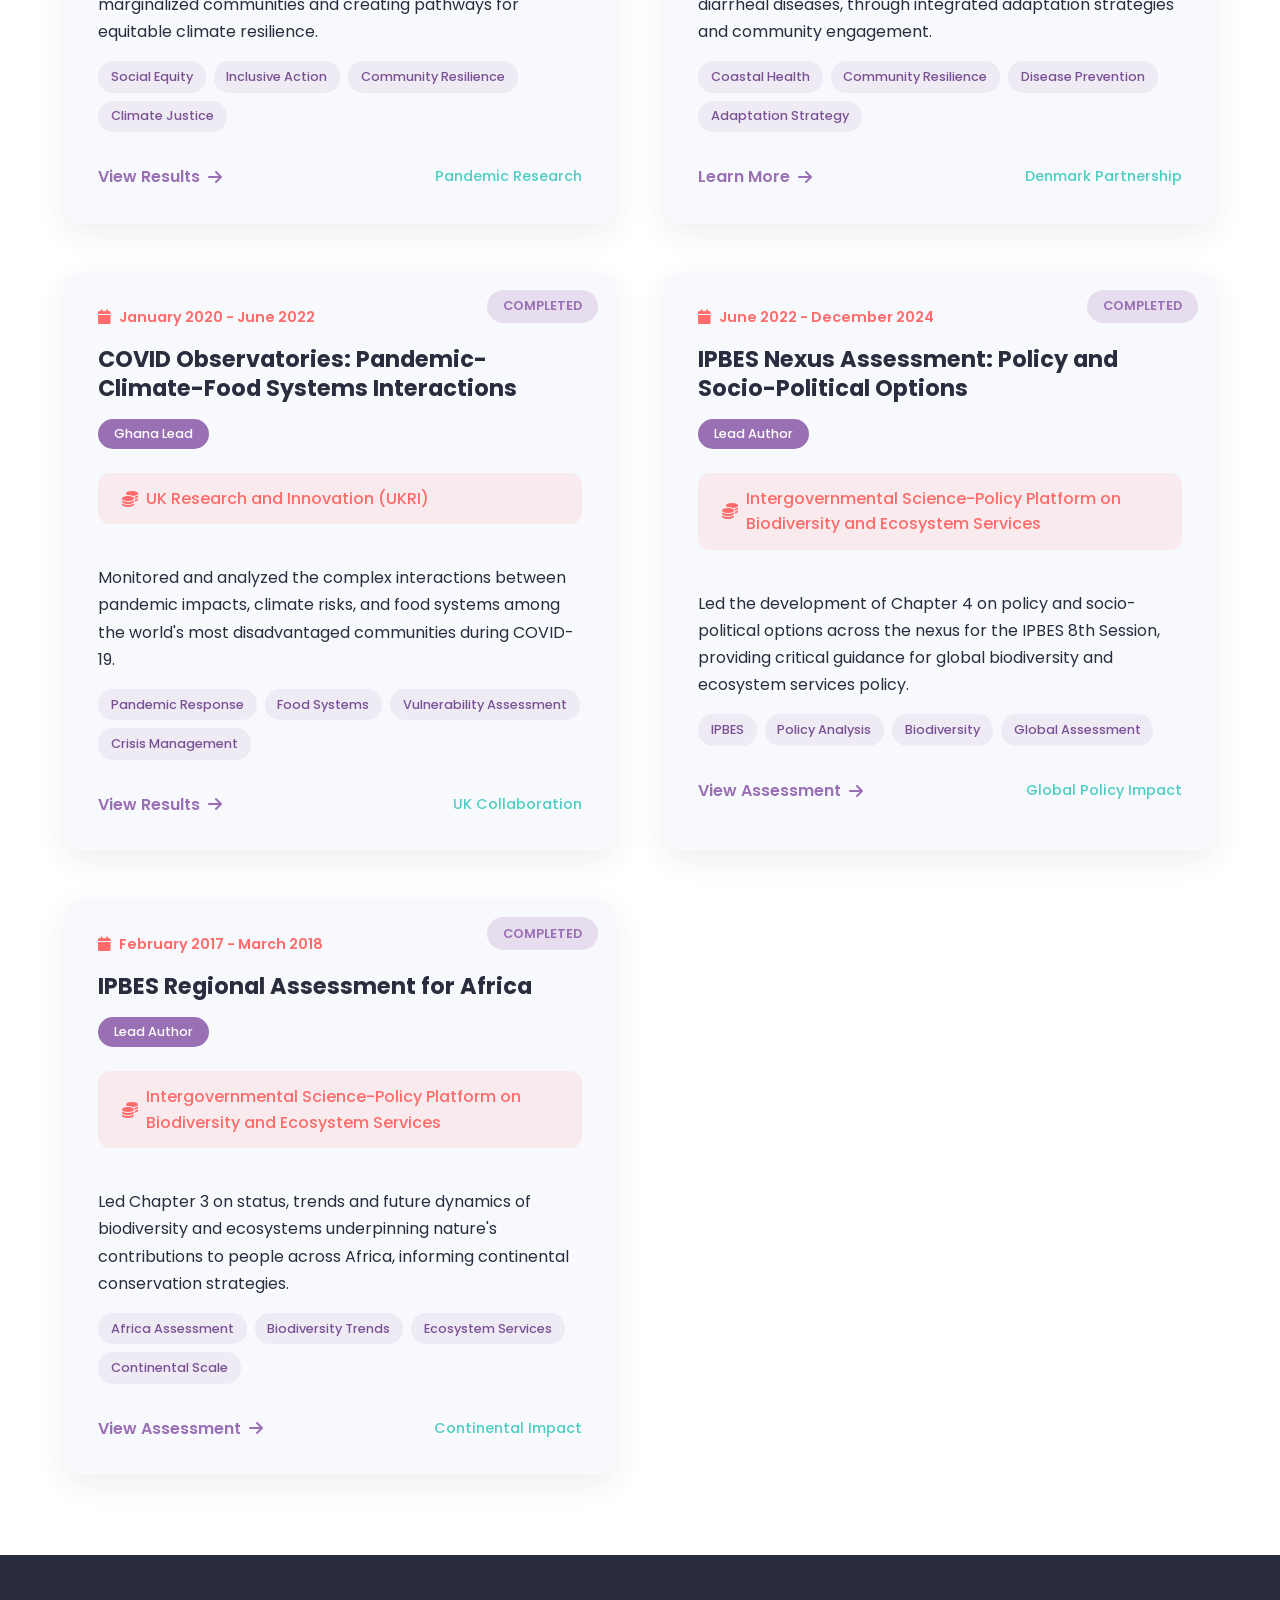
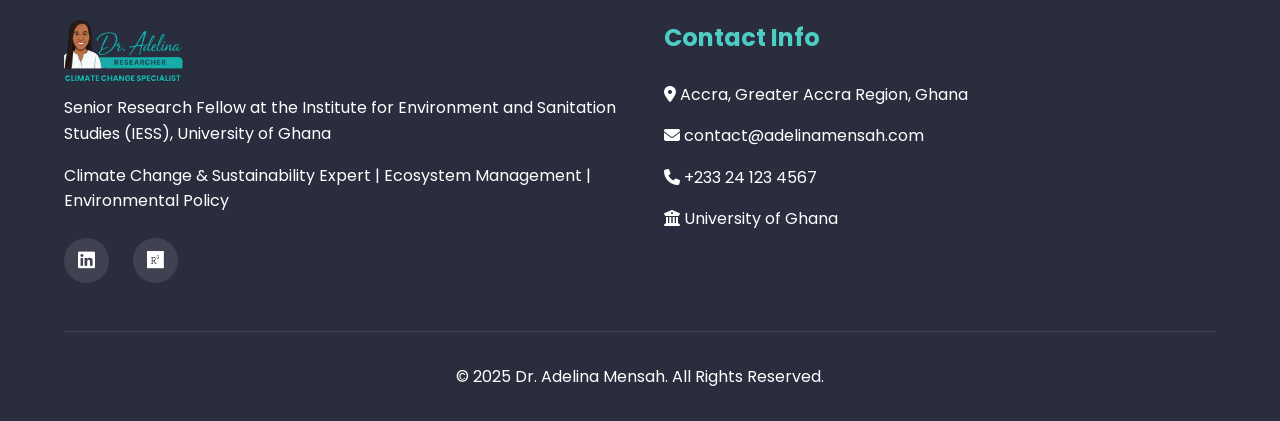
==== commit 514e88a5: "updated MORE" ====
--- a/proj.html
+++ b/proj.html
@@ -1683,7 +1683,7 @@
                 <p>Senior Research Fellow at the Institute for Environment and Sanitation Studies (IESS), University of Ghana</p>
                 <p>Climate Change & Sustainability Expert | Ecosystem Management | Environmental Policy</p>
                 <div class="social-links">
-                    <a href="linkedin.com/in/adelina-mensah-phd-a82b91205"><i class="fab fa-linkedin"></i></a>
+                    <a href="https://www.linkedin.com/in/adelina-mensah-phd-a82b91205?lipi=urn%3Ali%3Apage%3Ad_flagship3_profile_view_base_contact_details%3BivF%2F3nl6RWGZxJF4EKma5A%3D%3D"><i class="fab fa-linkedin"></i></a>
                     <a href="#"><i class="fab fa-researchgate"></i></a>
                 </div>
             </div>
